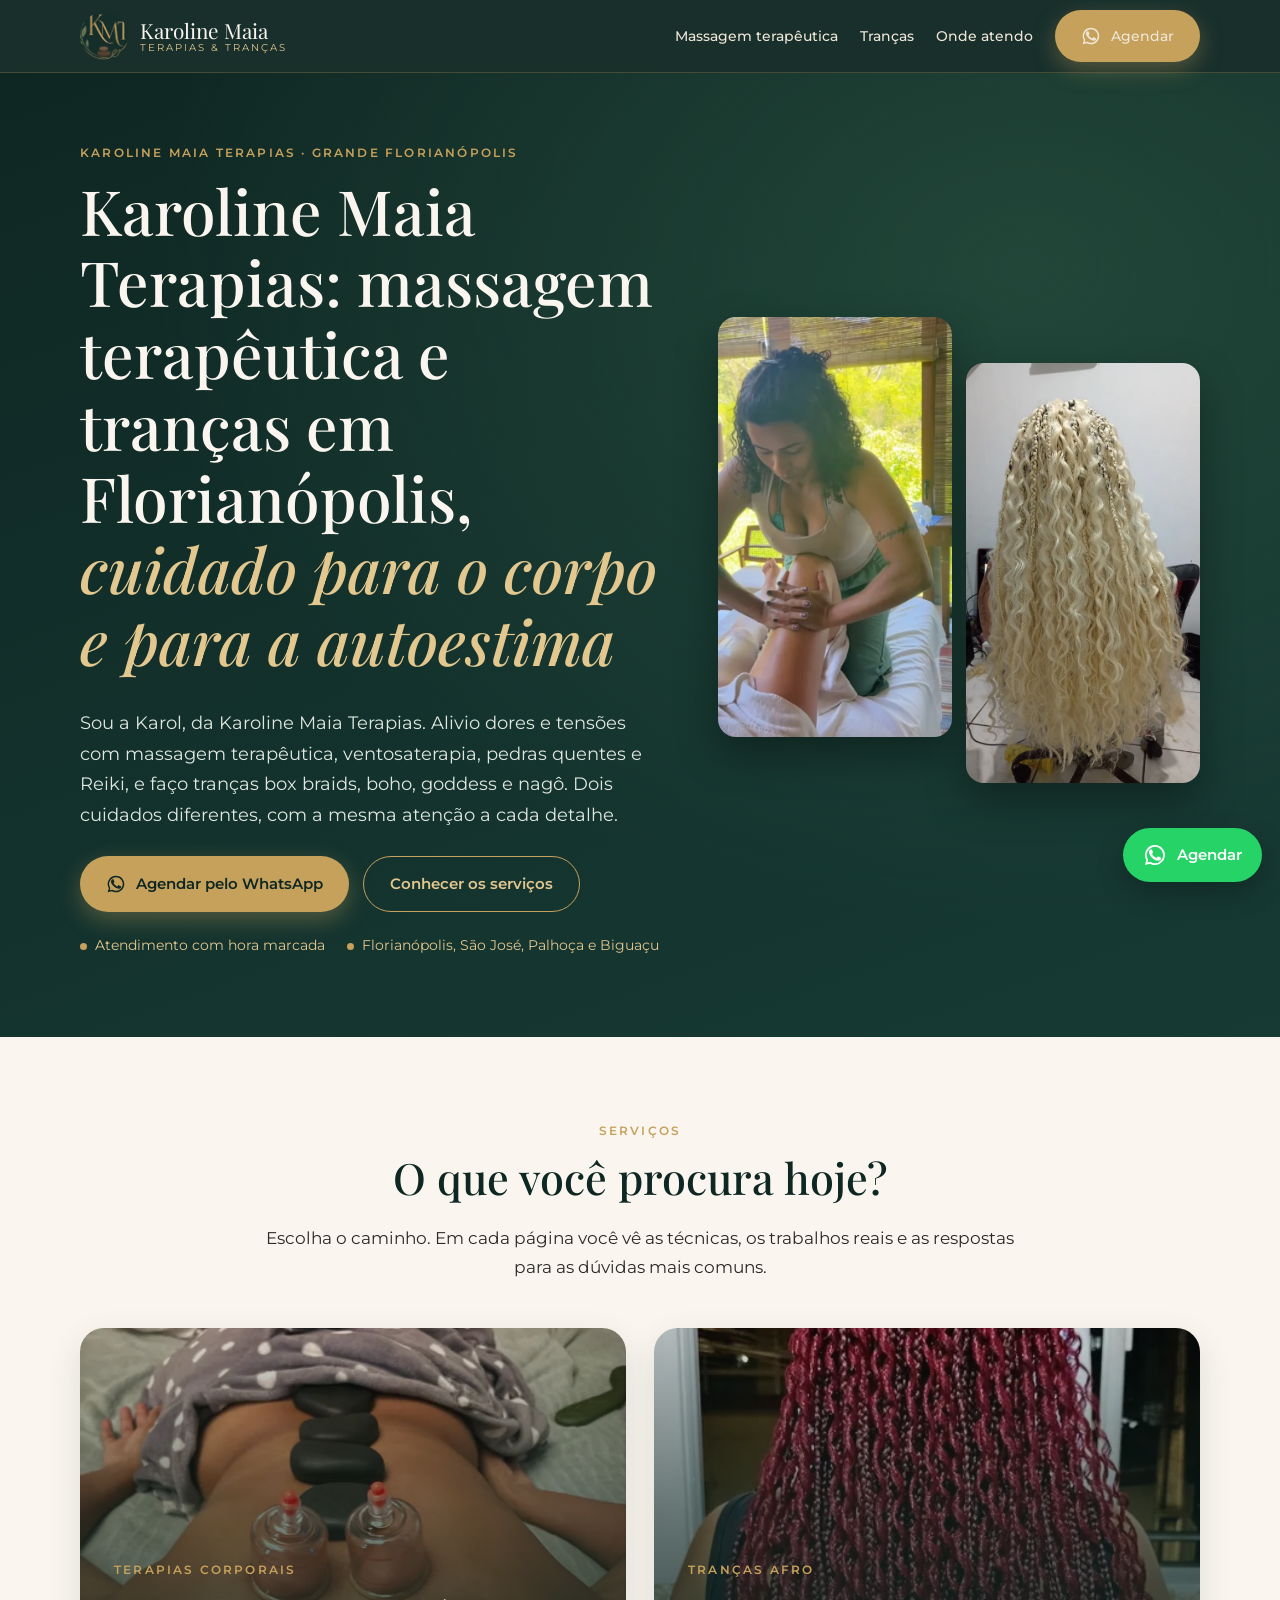
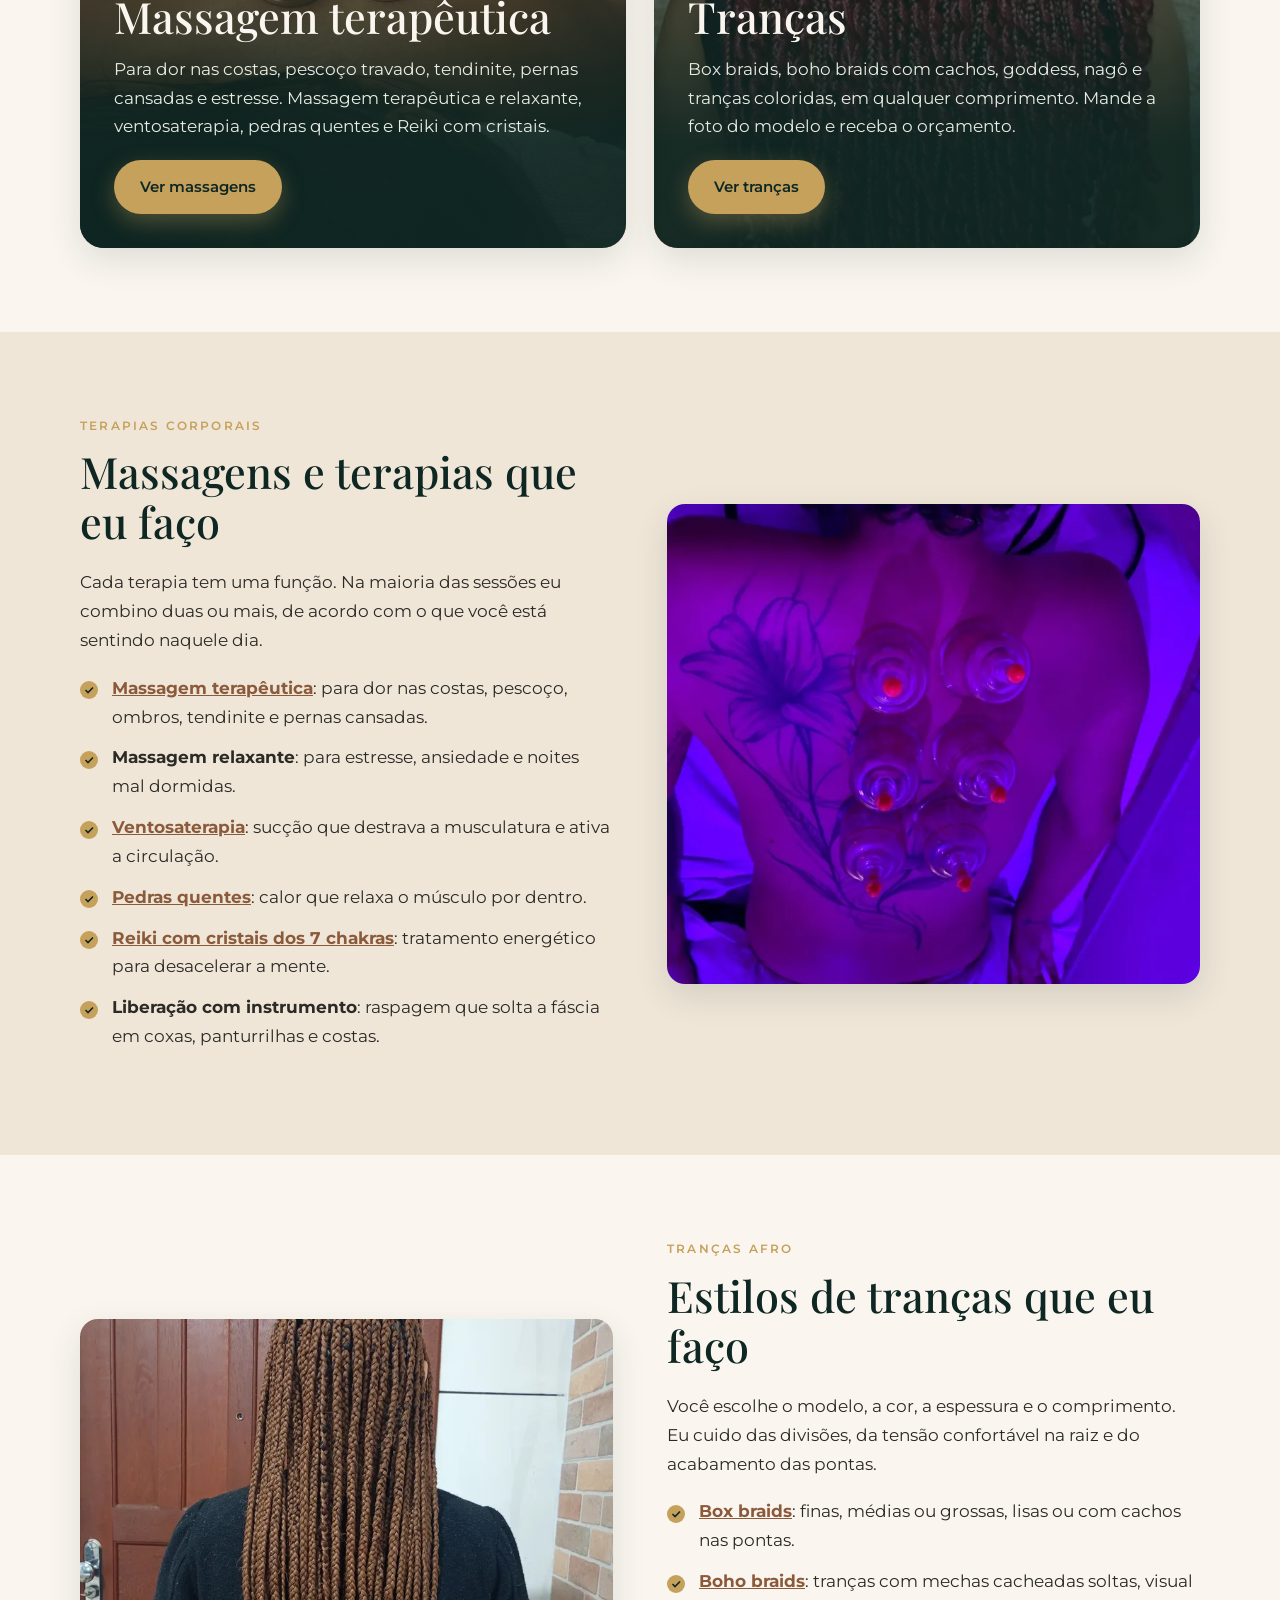
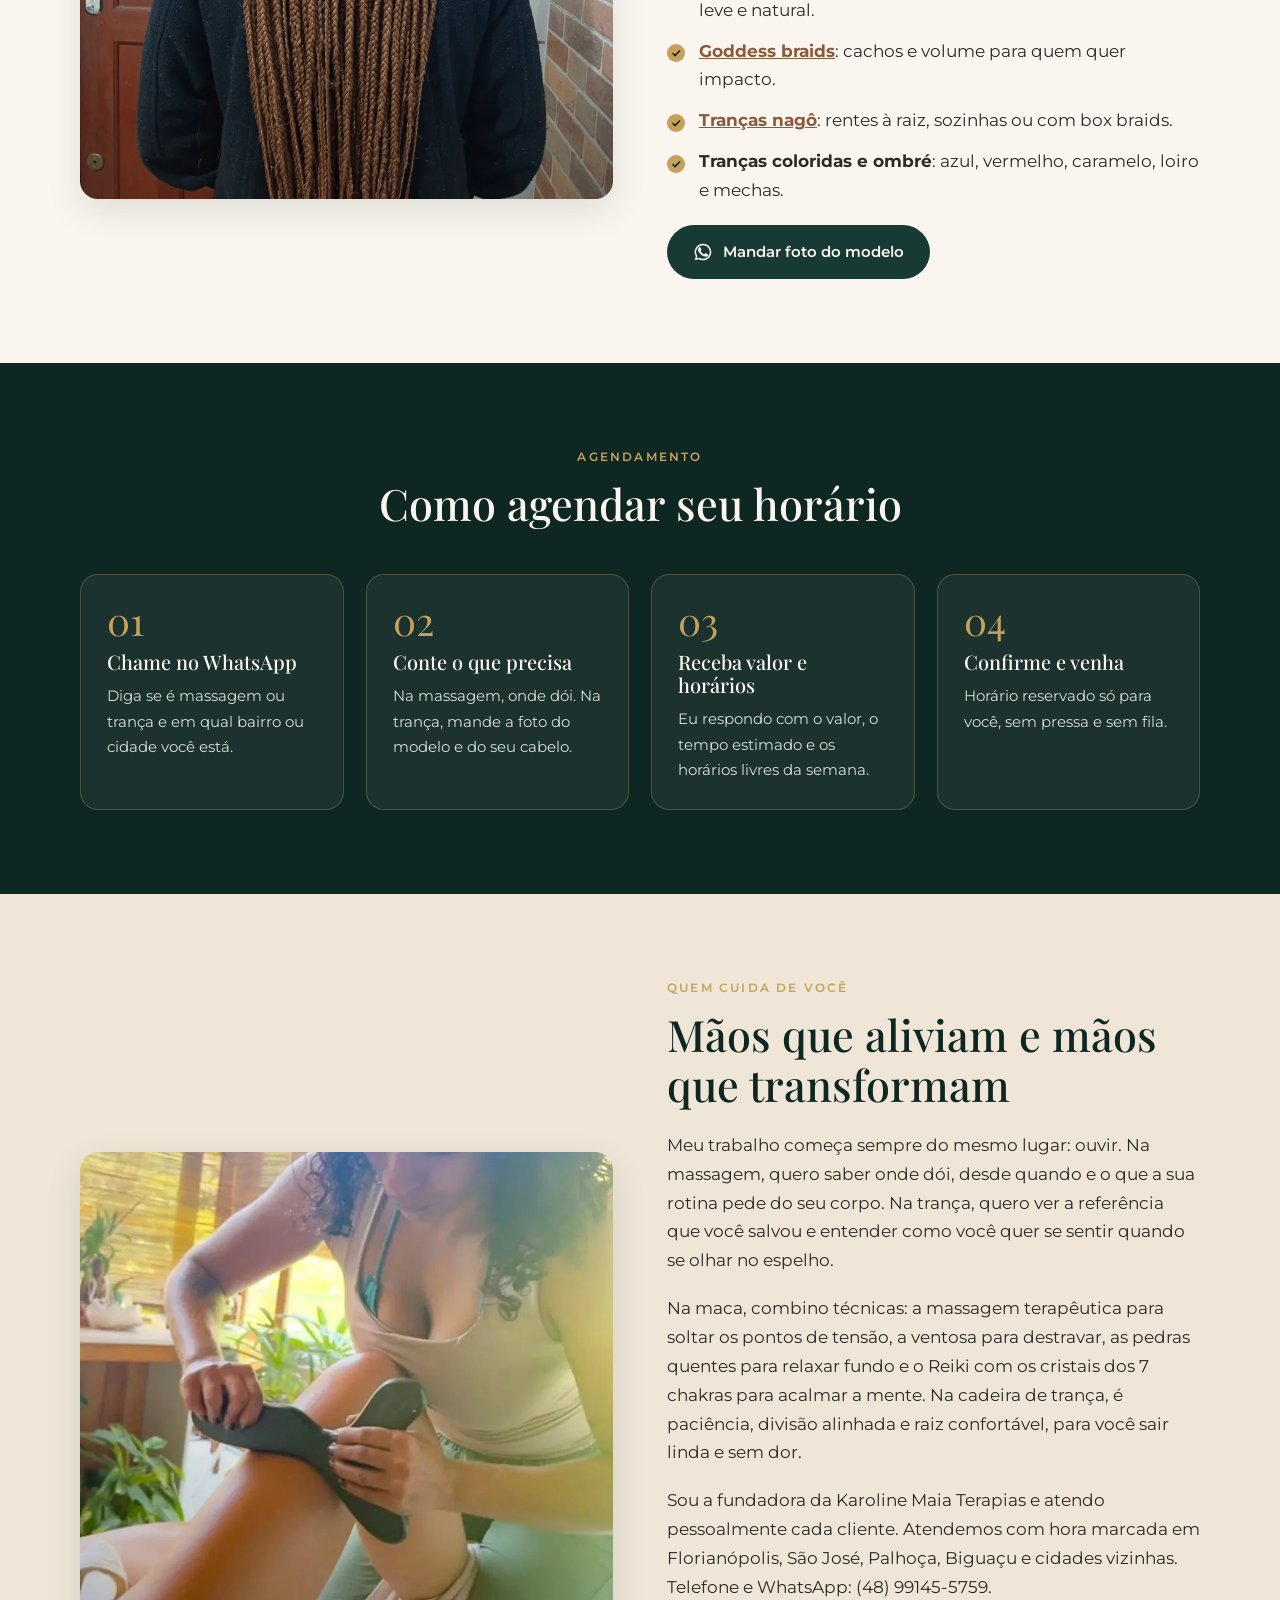
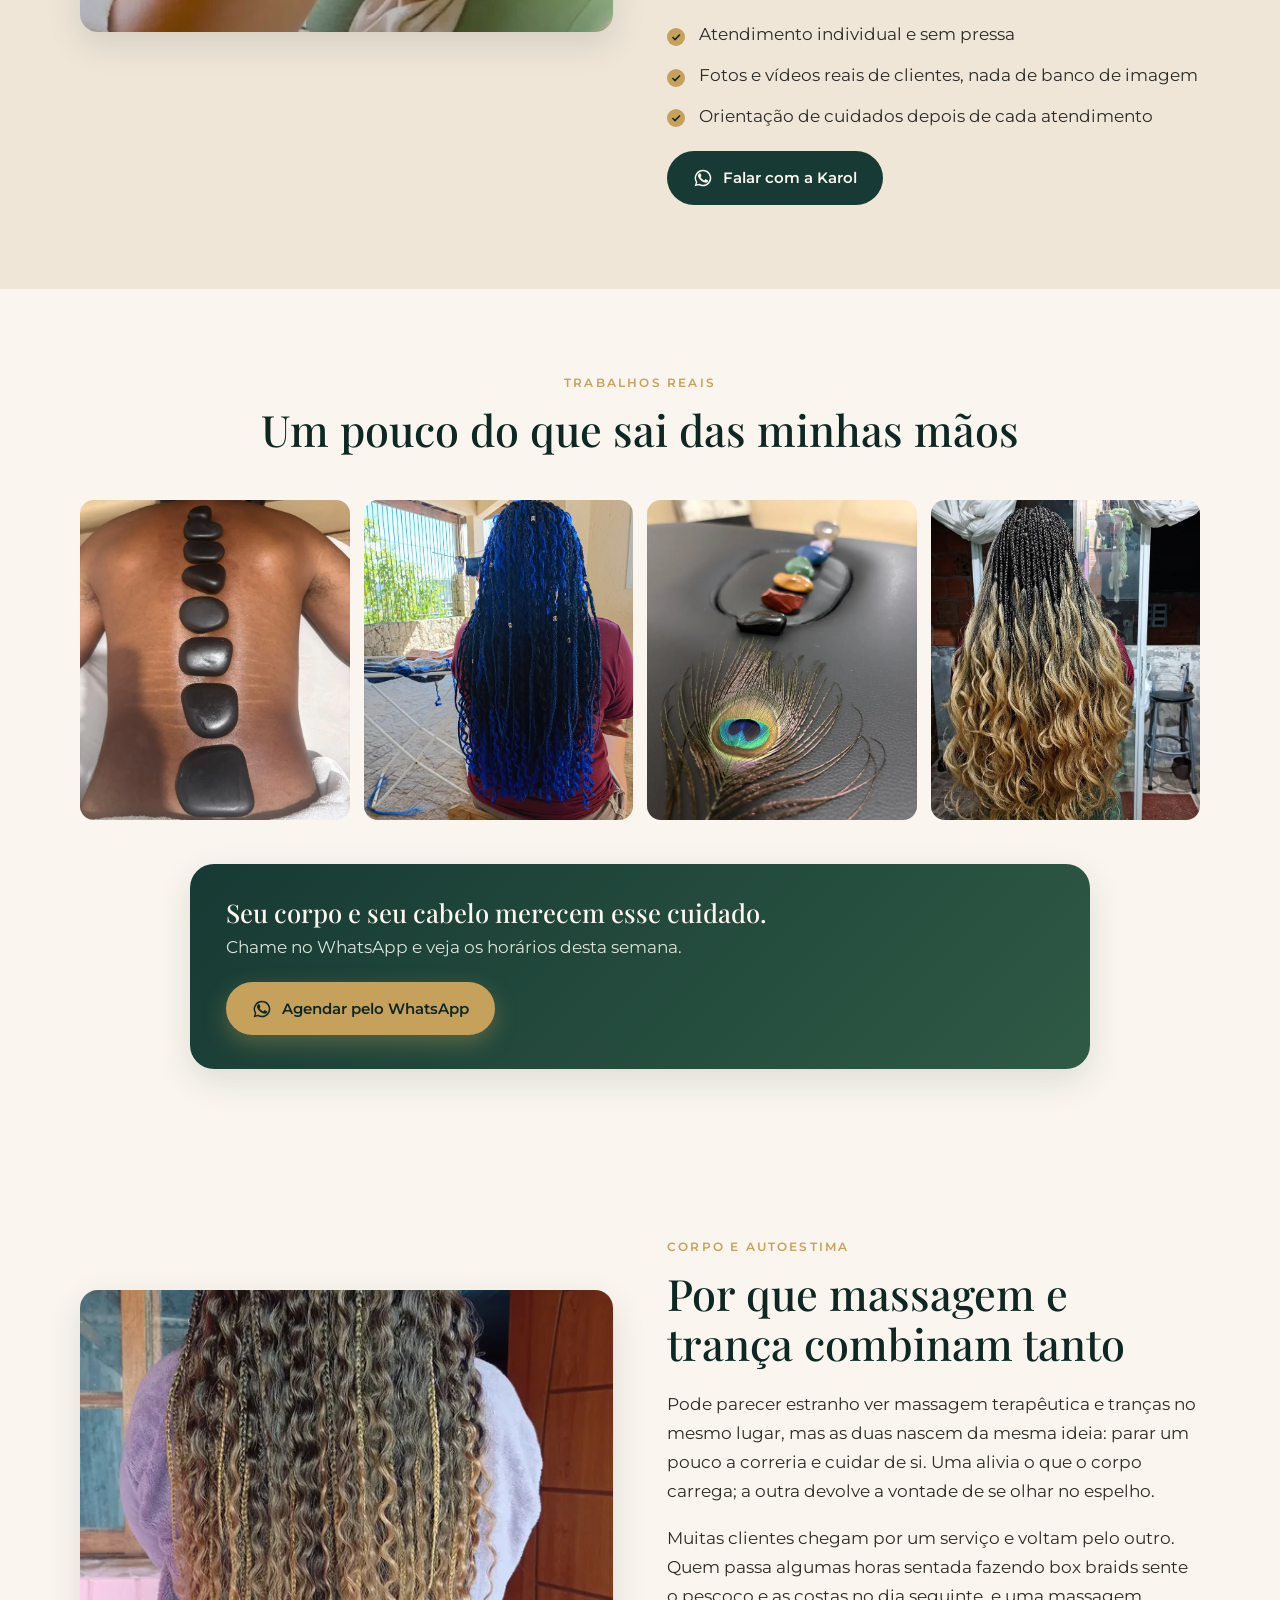
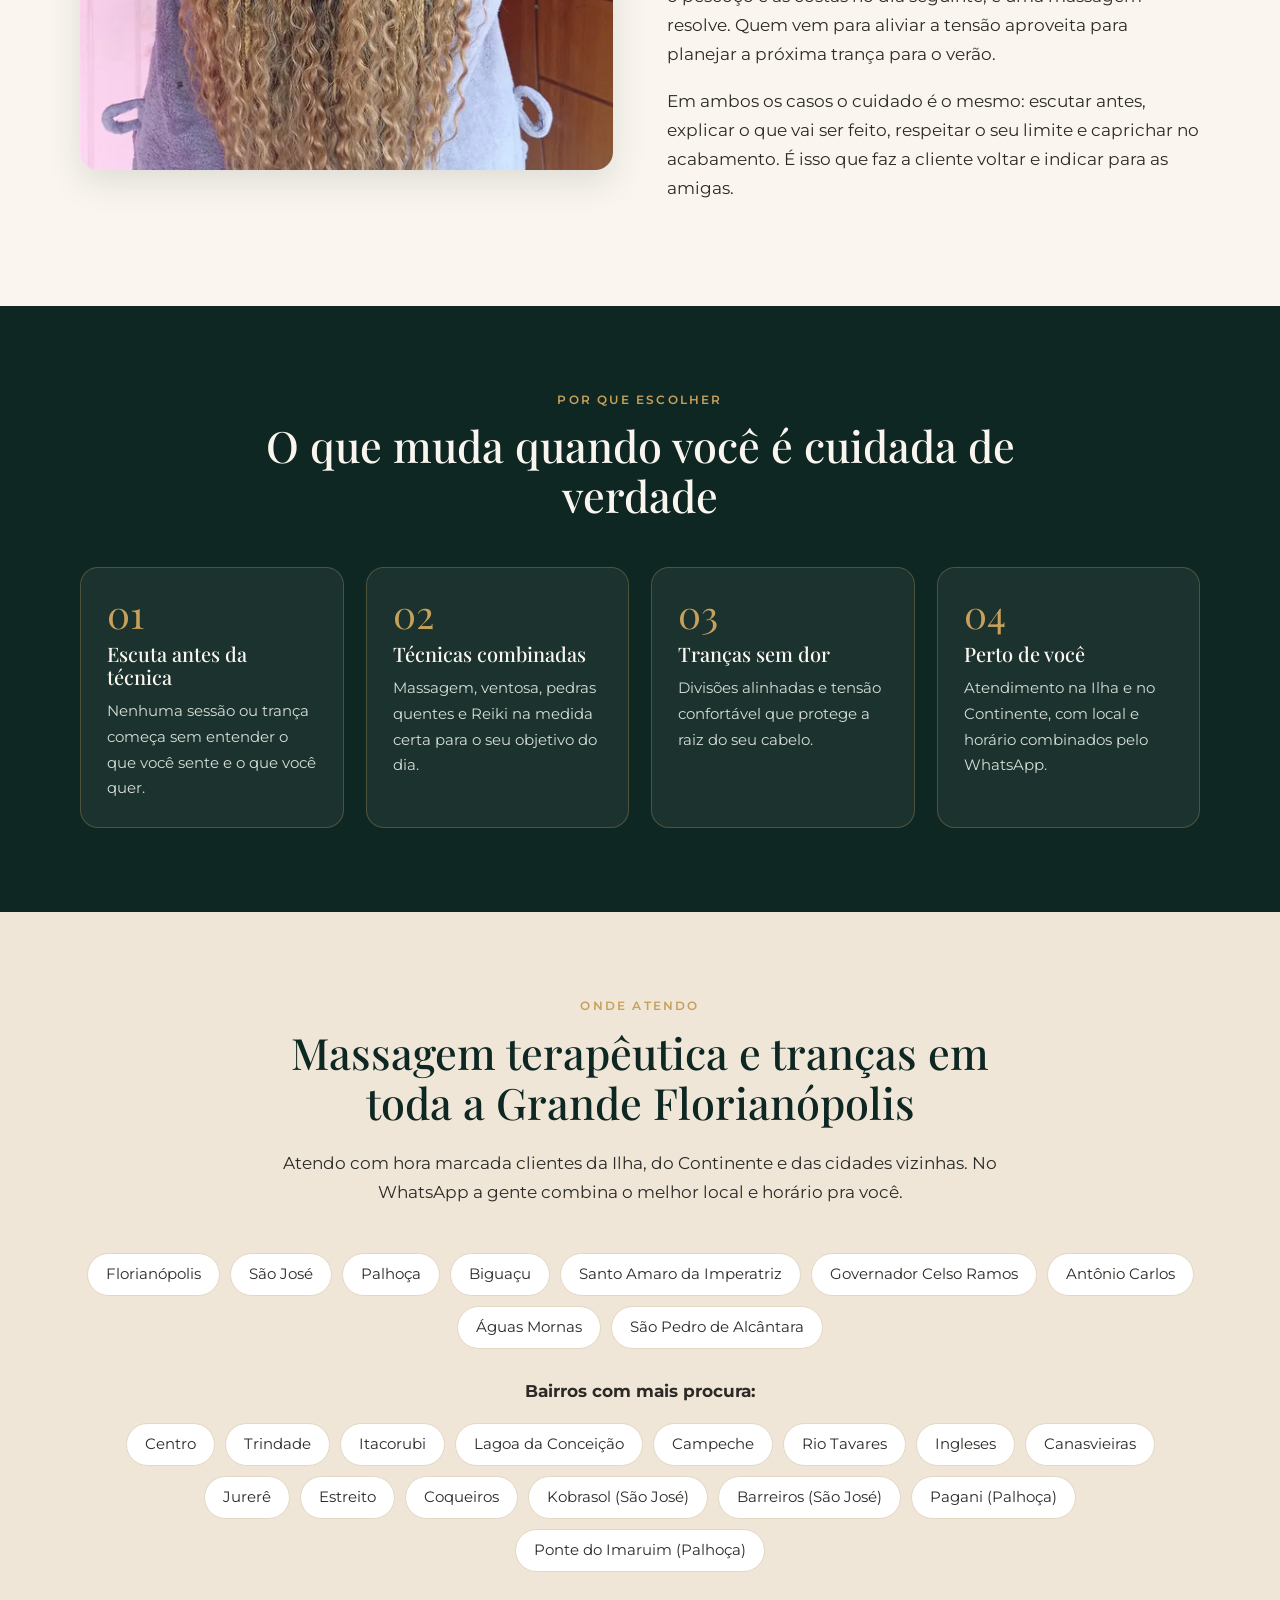
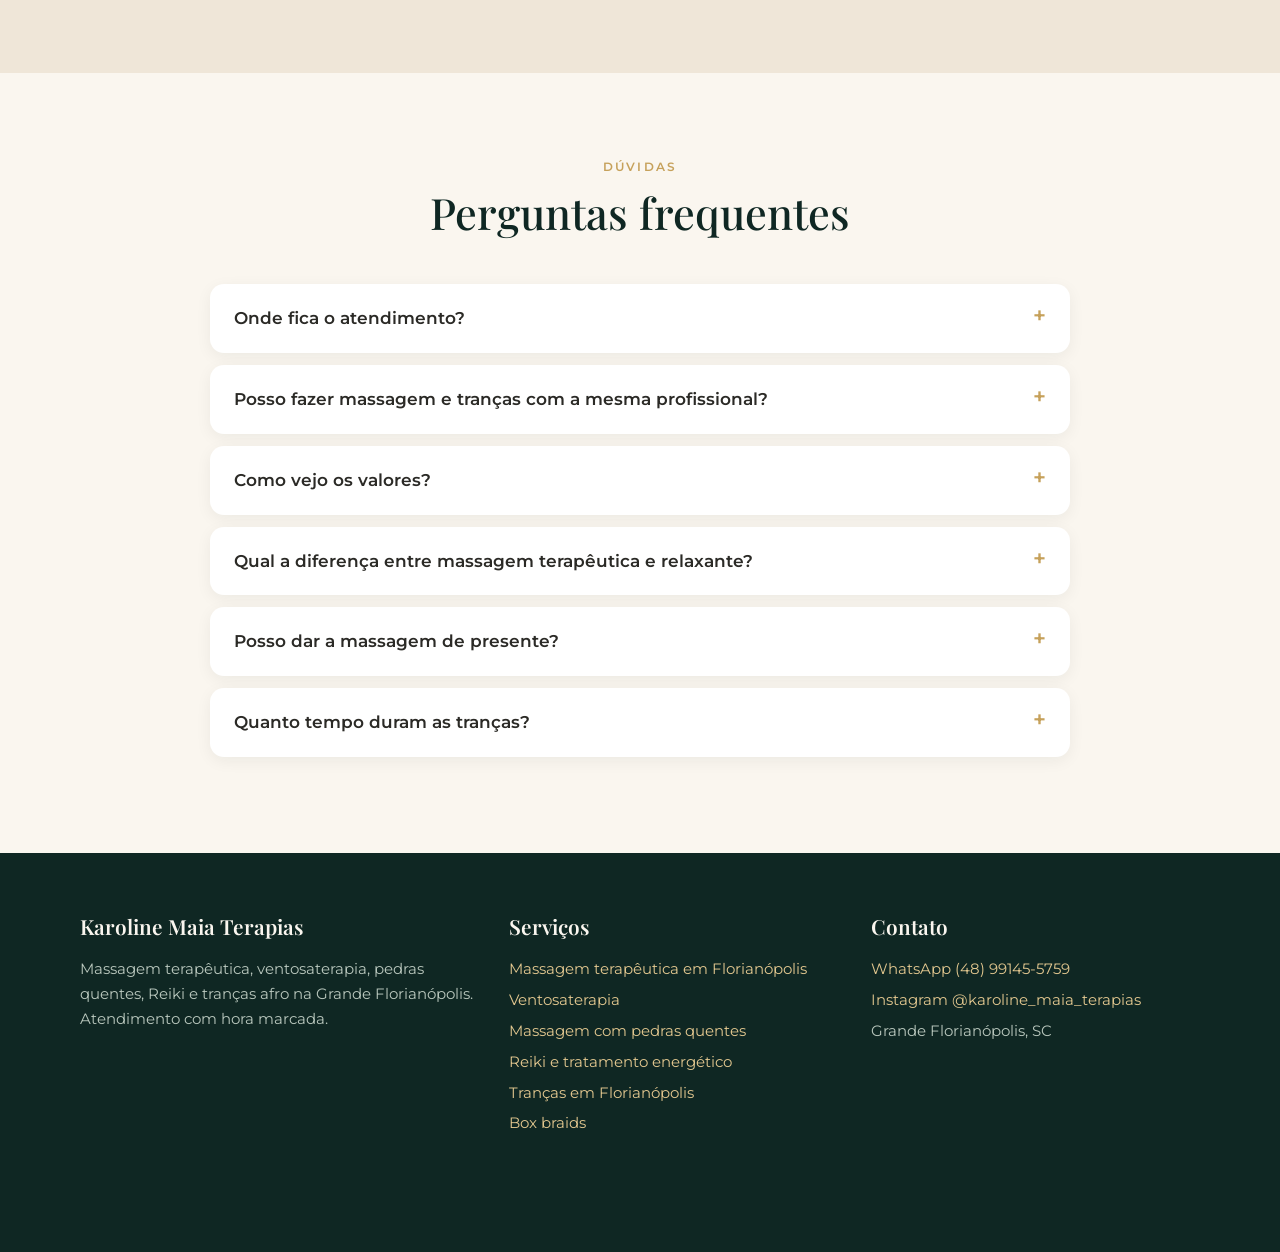
==== index.html @ 718430ab "Prévia do site Karoline Maia Terapias (massagem terapêutica e tranças)" ====
<!doctype html>
<html lang="pt-BR">
<head>
<meta charset="utf-8">
<meta name="viewport" content="width=device-width,initial-scale=1">
<title>Karoline Maia Terapias | Massagem e Tranças em Floripa</title>
<meta name="description" content="Karoline Maia Terapias: massagem terapêutica, ventosa, pedras quentes, Reiki e tranças box braids na Grande Florianópolis. Agende pelo WhatsApp.">
<link rel="canonical" href="https://karolinemaiaterapias.com.br/">
<meta name="robots" content="noindex,nofollow">
<meta property="og:type" content="website"><meta property="og:locale" content="pt_BR">
<meta property="og:title" content="Karoline Maia Terapias | Massagem e Tranças em Floripa"><meta property="og:description" content="Karoline Maia Terapias: massagem terapêutica, ventosa, pedras quentes, Reiki e tranças box braids na Grande Florianópolis. Agende pelo WhatsApp.">
<meta property="og:url" content="https://karolinemaiaterapias.com.br/"><meta property="og:image" content="https://karolinemaiaterapias.com.br/img/karol-massagem-terapeutica-raspagem.webp">
<meta name="theme-color" content="#0f2723">
<link rel="icon" type="image/png" href="img/favicon.png">
<link rel="preconnect" href="https://fonts.googleapis.com"><link rel="preconnect" href="https://fonts.gstatic.com" crossorigin>
<link href="https://fonts.googleapis.com/css2?family=Playfair+Display:ital,wght@0,500;0,600;1,500&family=Montserrat:wght@400;500;600&display=swap" rel="stylesheet">
<link rel="stylesheet" href="style.css">

<script type="application/ld+json">{"@context": "https://schema.org", "@graph": [{"@type": "HealthAndBeautyBusiness", "@id": "https://karolinemaiaterapias.com.br/#negocio", "name": "Karoline Maia Terapias", "url": "https://karolinemaiaterapias.com.br/", "telephone": "+55 48 99145-5759", "image": "https://karolinemaiaterapias.com.br/img/karol-massagem-terapeutica-raspagem.webp", "logo": "https://karolinemaiaterapias.com.br/img/logo-kmt.webp", "sameAs": ["https://www.instagram.com/karoline_maia_terapias/"], "areaServed": [{"@type": "City", "name": "Florianópolis, SC"}, {"@type": "City", "name": "São José, SC"}, {"@type": "City", "name": "Palhoça, SC"}, {"@type": "City", "name": "Biguaçu, SC"}, {"@type": "City", "name": "Santo Amaro da Imperatriz, SC"}, {"@type": "City", "name": "Governador Celso Ramos, SC"}, {"@type": "City", "name": "Antônio Carlos, SC"}, {"@type": "City", "name": "Águas Mornas, SC"}, {"@type": "City", "name": "São Pedro de Alcântara, SC"}], "founder": {"@type": "Person", "name": "Karoline Maia"}, "knowsAbout": ["Massagem terapêutica", "Massagem relaxante", "Ventosaterapia", "Massagem com pedras quentes", "Reiki", "Box braids", "Tranças boho", "Tranças nagô"]}, {"@type": "WebSite", "@id": "https://karolinemaiaterapias.com.br/#site", "name": "Karoline Maia Terapias", "url": "https://karolinemaiaterapias.com.br/", "inLanguage": "pt-BR"}, {"@type": "Service", "name": "Massagem terapêutica em Florianópolis", "serviceType": "Massagem terapêutica", "provider": {"@id": "https://karolinemaiaterapias.com.br/#negocio"}, "areaServed": "Grande Florianópolis, SC", "url": "https://karolinemaiaterapias.com.br/massagem-terapeutica-florianopolis/"}, {"@type": "Service", "name": "Tranças em Florianópolis", "serviceType": "Trancista", "provider": {"@id": "https://karolinemaiaterapias.com.br/#negocio"}, "areaServed": "Grande Florianópolis, SC", "url": "https://karolinemaiaterapias.com.br/trancas-florianopolis/"}, {"@type": "FAQPage", "mainEntity": [{"@type": "Question", "name": "Onde fica o atendimento?", "acceptedAnswer": {"@type": "Answer", "text": "O atendimento é com hora marcada na Grande Florianópolis, incluindo Florianópolis, São José, Palhoça e Biguaçu. O local exato é combinado pelo WhatsApp."}}, {"@type": "Question", "name": "Posso fazer massagem e tranças com a mesma profissional?", "acceptedAnswer": {"@type": "Answer", "text": "Pode. A Karol é terapeuta corporal e trancista. Muitas clientes marcam a trança e voltam para uma massagem, ou o contrário."}}, {"@type": "Question", "name": "Como vejo os valores?", "acceptedAnswer": {"@type": "Answer", "text": "Os valores variam conforme a terapia, a duração e, nas tranças, o estilo e o comprimento. Chame no WhatsApp contando o que você quer e receba o valor na hora."}}, {"@type": "Question", "name": "Qual a diferença entre massagem terapêutica e relaxante?", "acceptedAnswer": {"@type": "Answer", "text": "A terapêutica é direcionada a pontos de dor e tensão, com pressão ajustada. A relaxante tem ritmo lento e foco em desacelerar o corpo e a mente. Na prática, muitas sessões combinam as duas."}}, {"@type": "Question", "name": "Posso dar a massagem de presente?", "acceptedAnswer": {"@type": "Answer", "text": "Pode. Chame no WhatsApp, diga para quem é e qual o objetivo (relaxar, aliviar dor ou os dois) que a Karol ajuda a montar a sessão."}}, {"@type": "Question", "name": "Quanto tempo duram as tranças?", "acceptedAnswer": {"@type": "Answer", "text": "Com os cuidados certos, box braids e boho braids ficam bonitas de 4 a 8 semanas. Depois disso é hora de retirar para proteger a raiz."}}]}, {"@type": "BreadcrumbList", "itemListElement": [{"@type": "ListItem", "position": 1, "name": "Início", "item": "https://karolinemaiaterapias.com.br/"}]}]}</script>
</head>
<body>
<header class="topo"><div class="wrap">
  <a class="marca" href="./"><img src="img/logo-kmt-emblema.webp" alt="Logo Karoline Maia Terapias" width="48" height="48" fetchpriority="high"><span>Karoline Maia<small>Terapias &amp; Tranças</small></span></a>
  <nav class="menu" aria-label="Principal">
    <a href="massagem-terapeutica-florianopolis/">Massagem terapêutica</a>
    <a href="trancas-florianopolis/">Tranças</a>
    <a href="#areas">Onde atendo</a>
    <a class="btn btn-ouro" href="https://wa.me/5548991455759?text=Ol%C3%A1%20Karol%21%20Vim%20pelo%20site%20e%20quero%20agendar%20um%20hor%C3%A1rio." target="_blank" rel="noopener" data-evt="whatsapp_click" data-local="header"><svg viewBox="0 0 24 24" fill="currentColor" aria-hidden="true"><path d="M17.5 14.4c-.3-.1-1.8-.9-2-1-.3-.1-.5-.1-.7.1-.2.3-.8 1-.9 1.2-.2.2-.3.2-.6.1-.3-.1-1.3-.5-2.4-1.5-.9-.8-1.5-1.8-1.7-2.1-.2-.3 0-.5.1-.6l.4-.5c.2-.2.2-.3.3-.5.1-.2 0-.4 0-.5l-.9-2.2c-.2-.6-.5-.5-.7-.5h-.6c-.2 0-.5.1-.8.4-.3.3-1 1-1 2.5s1.1 2.9 1.2 3.1c.1.2 2.1 3.2 5.1 4.5.7.3 1.3.5 1.7.6.7.2 1.4.2 1.9.1.6-.1 1.8-.7 2-1.4.2-.7.2-1.3.2-1.4-.1-.1-.3-.2-.6-.3zM12 2a10 10 0 0 0-8.6 15.1L2 22l5-1.3A10 10 0 1 0 12 2zm0 18.2c-1.5 0-3-.4-4.3-1.2l-.3-.2-3 .8.8-2.9-.2-.3A8.2 8.2 0 1 1 12 20.2z"/></svg>Agendar</a>
  </nav>
</div></header>
<main>

<section class="hero"><div class="wrap">
  <div>
    <span class="kicker">Karoline Maia Terapias · Grande Florianópolis</span>
    <h1>Karoline Maia Terapias: massagem terapêutica e tranças em Florianópolis, <em>cuidado para o corpo e para a autoestima</em></h1>
    <p class="lead">Sou a Karol, da Karoline Maia Terapias. Alivio dores e tensões com massagem terapêutica, ventosaterapia, pedras quentes e Reiki, e faço tranças box braids, boho, goddess e nagô. Dois cuidados diferentes, com a mesma atenção a cada detalhe.</p>
    <div class="acoes"><a class="btn btn-ouro" href="https://wa.me/5548991455759?text=Ol%C3%A1%20Karol%21%20Vim%20pelo%20site%20e%20quero%20agendar%20um%20hor%C3%A1rio." target="_blank" rel="noopener" data-evt="whatsapp_click" data-local="hero"><svg viewBox="0 0 24 24" fill="currentColor" aria-hidden="true"><path d="M17.5 14.4c-.3-.1-1.8-.9-2-1-.3-.1-.5-.1-.7.1-.2.3-.8 1-.9 1.2-.2.2-.3.2-.6.1-.3-.1-1.3-.5-2.4-1.5-.9-.8-1.5-1.8-1.7-2.1-.2-.3 0-.5.1-.6l.4-.5c.2-.2.2-.3.3-.5.1-.2 0-.4 0-.5l-.9-2.2c-.2-.6-.5-.5-.7-.5h-.6c-.2 0-.5.1-.8.4-.3.3-1 1-1 2.5s1.1 2.9 1.2 3.1c.1.2 2.1 3.2 5.1 4.5.7.3 1.3.5 1.7.6.7.2 1.4.2 1.9.1.6-.1 1.8-.7 2-1.4.2-.7.2-1.3.2-1.4-.1-.1-.3-.2-.6-.3zM12 2a10 10 0 0 0-8.6 15.1L2 22l5-1.3A10 10 0 1 0 12 2zm0 18.2c-1.5 0-3-.4-4.3-1.2l-.3-.2-3 .8.8-2.9-.2-.3A8.2 8.2 0 1 1 12 20.2z"/></svg>Agendar pelo WhatsApp</a><a class="btn btn-linha" href="#servicos" data-evt="cta_click" data-local="hero-servicos">Conhecer os serviços</a></div>
    <ul class="selos"><li>Atendimento com hora marcada</li><li>Florianópolis, São José, Palhoça e Biguaçu</li></ul>
  </div>
  <div class="hero-fotos">
    <img src="img/karol-massagem-terapeutica-raspagem.webp" alt="Karoline Maia fazendo massagem terapêutica em Florianópolis" width="663" height="1000" fetchpriority="high">
    <img src="img/trancas-boho-loiras.webp" alt="Boho braids loiras feitas pela trancista Karoline Maia" width="753" height="1000" fetchpriority="high">
  </div>
</div></section>

<section id="servicos"><div class="wrap">
  <div class="centro"><span class="kicker">Serviços</span><h2>O que você procura hoje?</h2>
  <p>Escolha o caminho. Em cada página você vê as técnicas, os trabalhos reais e as respostas para as dúvidas mais comuns.</p></div>
  <div class="duplo">
    <a class="bloco-serv" href="massagem-terapeutica-florianopolis/" data-evt="cta_click" data-local="home-massagem">
      <img src="img/ventosaterapia-pedras-quentes.webp" alt="Ventosaterapia e pedras quentes nas costas" width="750" height="1000" loading="lazy" decoding="async">
      <div class="txt"><span class="kicker">Terapias corporais</span><h2>Massagem terapêutica</h2><p>Para dor nas costas, pescoço travado, tendinite, pernas cansadas e estresse. Massagem terapêutica e relaxante, ventosaterapia, pedras quentes e Reiki com cristais.</p><span class="btn btn-ouro">Ver massagens</span></div>
    </a>
    <a class="bloco-serv" href="trancas-florianopolis/" data-evt="cta_click" data-local="home-trancas">
      <img src="img/goddess-braids-vermelha.webp" alt="Goddess braids vermelhas com cachos" width="451" height="1000" loading="lazy" decoding="async">
      <div class="txt"><span class="kicker">Tranças afro</span><h2>Tranças</h2><p>Box braids, boho braids com cachos, goddess, nagô e tranças coloridas, em qualquer comprimento. Mande a foto do modelo e receba o orçamento.</p><span class="btn btn-ouro">Ver tranças</span></div>
    </a>
  </div>
</div></section>

<section class="sec-areia"><div class="wrap duas">
  <div>
    <span class="kicker">Terapias corporais</span>
    <h2>Massagens e terapias que eu faço</h2>
    <p>Cada terapia tem uma função. Na maioria das sessões eu combino duas ou mais, de acordo com o que você está sentindo naquele dia.</p>
    <ul class="check">
      <li><a href="massagem-terapeutica-florianopolis/#dores"><strong>Massagem terapêutica</strong></a>: para dor nas costas, pescoço, ombros, tendinite e pernas cansadas.</li>
      <li><strong>Massagem relaxante</strong>: para estresse, ansiedade e noites mal dormidas.</li>
      <li><a href="massagem-terapeutica-florianopolis/#ventosaterapia"><strong>Ventosaterapia</strong></a>: sucção que destrava a musculatura e ativa a circulação.</li>
      <li><a href="massagem-terapeutica-florianopolis/#pedras-quentes"><strong>Pedras quentes</strong></a>: calor que relaxa o músculo por dentro.</li>
      <li><a href="massagem-terapeutica-florianopolis/#reiki"><strong>Reiki com cristais dos 7 chakras</strong></a>: tratamento energético para desacelerar a mente.</li>
      <li><strong>Liberação com instrumento</strong>: raspagem que solta a fáscia em coxas, panturrilhas e costas.</li>
    </ul>
  </div>
  <figure><img src="img/ventosaterapia-costas.webp" alt="Ventosaterapia nas costas feita pela Karoline Maia" width="740" height="1000" loading="lazy" decoding="async"></figure>
</div></section>

<section><div class="wrap duas inv">
  <div>
    <span class="kicker">Tranças afro</span>
    <h2>Estilos de tranças que eu faço</h2>
    <p>Você escolhe o modelo, a cor, a espessura e o comprimento. Eu cuido das divisões, da tensão confortável na raiz e do acabamento das pontas.</p>
    <ul class="check">
      <li><a href="trancas-florianopolis/#box-braids"><strong>Box braids</strong></a>: finas, médias ou grossas, lisas ou com cachos nas pontas.</li>
      <li><a href="trancas-florianopolis/#boho"><strong>Boho braids</strong></a>: tranças com mechas cacheadas soltas, visual leve e natural.</li>
      <li><a href="trancas-florianopolis/#goddess"><strong>Goddess braids</strong></a>: cachos e volume para quem quer impacto.</li>
      <li><a href="trancas-florianopolis/#nago"><strong>Tranças nagô</strong></a>: rentes à raiz, sozinhas ou com box braids.</li>
      <li><strong>Tranças coloridas e ombré</strong>: azul, vermelho, caramelo, loiro e mechas.</li>
    </ul>
    <a class="btn btn-verde" href="https://wa.me/5548991455759?text=Ol%C3%A1%20Karol%21%20Quero%20fazer%20tran%C3%A7as%2C%20posso%20mandar%20a%20foto%20do%20modelo%3F" target="_blank" rel="noopener" data-evt="whatsapp_click" data-local="home-trancas-lista"><svg viewBox="0 0 24 24" fill="currentColor" aria-hidden="true"><path d="M17.5 14.4c-.3-.1-1.8-.9-2-1-.3-.1-.5-.1-.7.1-.2.3-.8 1-.9 1.2-.2.2-.3.2-.6.1-.3-.1-1.3-.5-2.4-1.5-.9-.8-1.5-1.8-1.7-2.1-.2-.3 0-.5.1-.6l.4-.5c.2-.2.2-.3.3-.5.1-.2 0-.4 0-.5l-.9-2.2c-.2-.6-.5-.5-.7-.5h-.6c-.2 0-.5.1-.8.4-.3.3-1 1-1 2.5s1.1 2.9 1.2 3.1c.1.2 2.1 3.2 5.1 4.5.7.3 1.3.5 1.7.6.7.2 1.4.2 1.9.1.6-.1 1.8-.7 2-1.4.2-.7.2-1.3.2-1.4-.1-.1-.3-.2-.6-.3zM12 2a10 10 0 0 0-8.6 15.1L2 22l5-1.3A10 10 0 1 0 12 2zm0 18.2c-1.5 0-3-.4-4.3-1.2l-.3-.2-3 .8.8-2.9-.2-.3A8.2 8.2 0 1 1 12 20.2z"/></svg>Mandar foto do modelo</a>
  </div>
  <figure><img src="img/box-braids-caramelo.webp" alt="Box braids caramelo feitas pela Karoline Maia" width="753" height="1000" loading="lazy" decoding="async"></figure>
</div></section>

<section class="sec-verde"><div class="wrap">
  <div class="centro"><span class="kicker">Agendamento</span><h2>Como agendar seu horário</h2></div>
  <div class="passos">
    <div class="passo"><h3>Chame no WhatsApp</h3><p>Diga se é massagem ou trança e em qual bairro ou cidade você está.</p></div>
    <div class="passo"><h3>Conte o que precisa</h3><p>Na massagem, onde dói. Na trança, mande a foto do modelo e do seu cabelo.</p></div>
    <div class="passo"><h3>Receba valor e horários</h3><p>Eu respondo com o valor, o tempo estimado e os horários livres da semana.</p></div>
    <div class="passo"><h3>Confirme e venha</h3><p>Horário reservado só para você, sem pressa e sem fila.</p></div>
  </div>
</div></section>

<section class="sec-areia"><div class="wrap duas">
  <figure><img src="img/karol-massagem-instrumento-perna.webp" alt="Karoline Maia, terapeuta e trancista em Florianópolis" width="754" height="1000" loading="lazy" decoding="async"></figure>
  <div>
    <span class="kicker">Quem cuida de você</span>
    <h2>Mãos que aliviam e mãos que transformam</h2>
    <p>Meu trabalho começa sempre do mesmo lugar: ouvir. Na massagem, quero saber onde dói, desde quando e o que a sua rotina pede do seu corpo. Na trança, quero ver a referência que você salvou e entender como você quer se sentir quando se olhar no espelho.</p>
    <p>Na maca, combino técnicas: a massagem terapêutica para soltar os pontos de tensão, a ventosa para destravar, as pedras quentes para relaxar fundo e o Reiki com os cristais dos 7 chakras para acalmar a mente. Na cadeira de trança, é paciência, divisão alinhada e raiz confortável, para você sair linda e sem dor.</p>
    <p>Sou a fundadora da Karoline Maia Terapias e atendo pessoalmente cada cliente. Atendemos com hora marcada em Florianópolis, São José, Palhoça, Biguaçu e cidades vizinhas. Telefone e WhatsApp: (48) 99145-5759.</p>
    <ul class="check"><li>Atendimento individual e sem pressa</li><li>Fotos e vídeos reais de clientes, nada de banco de imagem</li><li>Orientação de cuidados depois de cada atendimento</li></ul>
    <a class="btn btn-verde" href="https://wa.me/5548991455759?text=Ol%C3%A1%20Karol%21%20Quero%20saber%20mais%20sobre%20os%20seus%20atendimentos." target="_blank" rel="noopener" data-evt="whatsapp_click" data-local="sobre"><svg viewBox="0 0 24 24" fill="currentColor" aria-hidden="true"><path d="M17.5 14.4c-.3-.1-1.8-.9-2-1-.3-.1-.5-.1-.7.1-.2.3-.8 1-.9 1.2-.2.2-.3.2-.6.1-.3-.1-1.3-.5-2.4-1.5-.9-.8-1.5-1.8-1.7-2.1-.2-.3 0-.5.1-.6l.4-.5c.2-.2.2-.3.3-.5.1-.2 0-.4 0-.5l-.9-2.2c-.2-.6-.5-.5-.7-.5h-.6c-.2 0-.5.1-.8.4-.3.3-1 1-1 2.5s1.1 2.9 1.2 3.1c.1.2 2.1 3.2 5.1 4.5.7.3 1.3.5 1.7.6.7.2 1.4.2 1.9.1.6-.1 1.8-.7 2-1.4.2-.7.2-1.3.2-1.4-.1-.1-.3-.2-.6-.3zM12 2a10 10 0 0 0-8.6 15.1L2 22l5-1.3A10 10 0 1 0 12 2zm0 18.2c-1.5 0-3-.4-4.3-1.2l-.3-.2-3 .8.8-2.9-.2-.3A8.2 8.2 0 1 1 12 20.2z"/></svg>Falar com a Karol</a>
  </div>
</div></section>

<section><div class="wrap">
  <div class="centro"><span class="kicker">Trabalhos reais</span><h2>Um pouco do que sai das minhas mãos</h2></div>
  <div class="galeria">
    <figure><img src="img/massagem-pedras-quentes-coluna.webp" alt="Massagem com pedras quentes em Florianópolis" width="750" height="1000" loading="lazy" decoding="async"></figure>
    <figure><img src="img/box-braids-azul.webp" alt="Box braids com azul royal feitas em Florianópolis" width="753" height="1000" loading="lazy" decoding="async"></figure>
    <figure><img src="img/reiki-cristais-7-chakras.webp" alt="Cristais dos 7 chakras usados no Reiki" width="750" height="1000" loading="lazy" decoding="async"></figure>
    <figure><img src="img/trancas-ombre-cachos.webp" alt="Tranças ombré com cachos" width="753" height="1000" loading="lazy" decoding="async"></figure>
  </div>
  <div class="cta-inline"><div><h3>Seu corpo e seu cabelo merecem esse cuidado.</h3><p>Chame no WhatsApp e veja os horários desta semana.</p></div><a class="btn btn-ouro" href="https://wa.me/5548991455759?text=Ol%C3%A1%20Karol%21%20Vim%20pelo%20site%20e%20quero%20agendar%20um%20hor%C3%A1rio." target="_blank" rel="noopener" data-evt="whatsapp_click" data-local="inline-1"><svg viewBox="0 0 24 24" fill="currentColor" aria-hidden="true"><path d="M17.5 14.4c-.3-.1-1.8-.9-2-1-.3-.1-.5-.1-.7.1-.2.3-.8 1-.9 1.2-.2.2-.3.2-.6.1-.3-.1-1.3-.5-2.4-1.5-.9-.8-1.5-1.8-1.7-2.1-.2-.3 0-.5.1-.6l.4-.5c.2-.2.2-.3.3-.5.1-.2 0-.4 0-.5l-.9-2.2c-.2-.6-.5-.5-.7-.5h-.6c-.2 0-.5.1-.8.4-.3.3-1 1-1 2.5s1.1 2.9 1.2 3.1c.1.2 2.1 3.2 5.1 4.5.7.3 1.3.5 1.7.6.7.2 1.4.2 1.9.1.6-.1 1.8-.7 2-1.4.2-.7.2-1.3.2-1.4-.1-.1-.3-.2-.6-.3zM12 2a10 10 0 0 0-8.6 15.1L2 22l5-1.3A10 10 0 1 0 12 2zm0 18.2c-1.5 0-3-.4-4.3-1.2l-.3-.2-3 .8.8-2.9-.2-.3A8.2 8.2 0 1 1 12 20.2z"/></svg>Agendar pelo WhatsApp</a></div>
</div></section>

<section><div class="wrap duas inv">
  <div>
    <span class="kicker">Corpo e autoestima</span>
    <h2>Por que massagem e trança combinam tanto</h2>
    <p>Pode parecer estranho ver massagem terapêutica e tranças no mesmo lugar, mas as duas nascem da mesma ideia: parar um pouco a correria e cuidar de si. Uma alivia o que o corpo carrega; a outra devolve a vontade de se olhar no espelho.</p>
    <p>Muitas clientes chegam por um serviço e voltam pelo outro. Quem passa algumas horas sentada fazendo box braids sente o pescoço e as costas no dia seguinte, e uma massagem resolve. Quem vem para aliviar a tensão aproveita para planejar a próxima trança para o verão.</p>
    <p>Em ambos os casos o cuidado é o mesmo: escutar antes, explicar o que vai ser feito, respeitar o seu limite e caprichar no acabamento. É isso que faz a cliente voltar e indicar para as amigas.</p>
  </div>
  <figure><img src="img/trancas-ombre-mel.webp" alt="Tranças com cachos em ombré mel feitas pela Karoline Maia" width="563" height="1000" loading="lazy" decoding="async"></figure>
</div></section>

<section class="sec-verde"><div class="wrap">
  <div class="centro"><span class="kicker">Por que escolher</span><h2>O que muda quando você é cuidada de verdade</h2></div>
  <div class="passos">
    <div class="passo"><h3>Escuta antes da técnica</h3><p>Nenhuma sessão ou trança começa sem entender o que você sente e o que você quer.</p></div>
    <div class="passo"><h3>Técnicas combinadas</h3><p>Massagem, ventosa, pedras quentes e Reiki na medida certa para o seu objetivo do dia.</p></div>
    <div class="passo"><h3>Tranças sem dor</h3><p>Divisões alinhadas e tensão confortável que protege a raiz do seu cabelo.</p></div>
    <div class="passo"><h3>Perto de você</h3><p>Atendimento na Ilha e no Continente, com local e horário combinados pelo WhatsApp.</p></div>
  </div>
</div></section>

<section id="areas" class="sec-areia"><div class="wrap">
  <div class="centro"><span class="kicker">Onde atendo</span><h2>Massagem terapêutica e tranças em toda a Grande Florianópolis</h2>
  <p>Atendo com hora marcada clientes da Ilha, do Continente e das cidades vizinhas. No WhatsApp a gente combina o melhor local e horário pra você.</p></div>
  <ul class="areas"><li>Florianópolis</li><li>São José</li><li>Palhoça</li><li>Biguaçu</li><li>Santo Amaro da Imperatriz</li><li>Governador Celso Ramos</li><li>Antônio Carlos</li><li>Águas Mornas</li><li>São Pedro de Alcântara</li></ul>
  <p class="centro" style="margin:28px auto 14px"><strong>Bairros com mais procura:</strong></p>
  <ul class="areas"><li>Centro</li><li>Trindade</li><li>Itacorubi</li><li>Lagoa da Conceição</li><li>Campeche</li><li>Rio Tavares</li><li>Ingleses</li><li>Canasvieiras</li><li>Jurerê</li><li>Estreito</li><li>Coqueiros</li><li>Kobrasol (São José)</li><li>Barreiros (São José)</li><li>Pagani (Palhoça)</li><li>Ponte do Imaruim (Palhoça)</li></ul>
</div></section>

<section><div class="wrap">
  <div class="centro"><span class="kicker">Dúvidas</span><h2>Perguntas frequentes</h2></div>
  <div class="faq"><details><summary>Onde fica o atendimento?</summary><p>O atendimento é com hora marcada na Grande Florianópolis, incluindo Florianópolis, São José, Palhoça e Biguaçu. O local exato é combinado pelo WhatsApp.</p></details><details><summary>Posso fazer massagem e tranças com a mesma profissional?</summary><p>Pode. A Karol é terapeuta corporal e trancista. Muitas clientes marcam a trança e voltam para uma massagem, ou o contrário.</p></details><details><summary>Como vejo os valores?</summary><p>Os valores variam conforme a terapia, a duração e, nas tranças, o estilo e o comprimento. Chame no WhatsApp contando o que você quer e receba o valor na hora.</p></details><details><summary>Qual a diferença entre massagem terapêutica e relaxante?</summary><p>A terapêutica é direcionada a pontos de dor e tensão, com pressão ajustada. A relaxante tem ritmo lento e foco em desacelerar o corpo e a mente. Na prática, muitas sessões combinam as duas.</p></details><details><summary>Posso dar a massagem de presente?</summary><p>Pode. Chame no WhatsApp, diga para quem é e qual o objetivo (relaxar, aliviar dor ou os dois) que a Karol ajuda a montar a sessão.</p></details><details><summary>Quanto tempo duram as tranças?</summary><p>Com os cuidados certos, box braids e boho braids ficam bonitas de 4 a 8 semanas. Depois disso é hora de retirar para proteger a raiz.</p></details></div>
</div></section>

</main>
<footer><div class="wrap">
  <div><h4>Karoline Maia Terapias</h4><p>Massagem terapêutica, ventosaterapia, pedras quentes, Reiki e tranças afro na Grande Florianópolis. Atendimento com hora marcada.</p></div>
  <div><h4>Serviços</h4><ul>
    <li><a href="massagem-terapeutica-florianopolis/">Massagem terapêutica em Florianópolis</a></li>
    <li><a href="massagem-terapeutica-florianopolis/#ventosaterapia">Ventosaterapia</a></li>
    <li><a href="massagem-terapeutica-florianopolis/#pedras-quentes">Massagem com pedras quentes</a></li>
    <li><a href="massagem-terapeutica-florianopolis/#reiki">Reiki e tratamento energético</a></li>
    <li><a href="trancas-florianopolis/">Tranças em Florianópolis</a></li>
    <li><a href="trancas-florianopolis/#box-braids">Box braids</a></li>
  </ul></div>
  <div><h4>Contato</h4><ul>
    <li><a href="https://wa.me/5548991455759?text=Ol%C3%A1%20Karol%21%20Vim%20pelo%20site." target="_blank" rel="noopener" data-evt="whatsapp_click" data-local="footer">WhatsApp (48) 99145-5759</a></li>
    <li><a href="https://www.instagram.com/karoline_maia_terapias/" target="_blank" rel="noopener" data-evt="outbound_click">Instagram @karoline_maia_terapias</a></li>
    <li>Grande Florianópolis, SC</li>
  </ul></div>
</div></footer>
<a class="wa-flutua" href="https://wa.me/5548991455759?text=Ol%C3%A1%20Karol%21%20Vim%20pelo%20site%20e%20quero%20agendar." target="_blank" rel="noopener" data-evt="whatsapp_click" data-local="flutuante" aria-label="Agendar pelo WhatsApp"><svg viewBox="0 0 24 24" fill="currentColor" aria-hidden="true"><path d="M17.5 14.4c-.3-.1-1.8-.9-2-1-.3-.1-.5-.1-.7.1-.2.3-.8 1-.9 1.2-.2.2-.3.2-.6.1-.3-.1-1.3-.5-2.4-1.5-.9-.8-1.5-1.8-1.7-2.1-.2-.3 0-.5.1-.6l.4-.5c.2-.2.2-.3.3-.5.1-.2 0-.4 0-.5l-.9-2.2c-.2-.6-.5-.5-.7-.5h-.6c-.2 0-.5.1-.8.4-.3.3-1 1-1 2.5s1.1 2.9 1.2 3.1c.1.2 2.1 3.2 5.1 4.5.7.3 1.3.5 1.7.6.7.2 1.4.2 1.9.1.6-.1 1.8-.7 2-1.4.2-.7.2-1.3.2-1.4-.1-.1-.3-.2-.6-.3zM12 2a10 10 0 0 0-8.6 15.1L2 22l5-1.3A10 10 0 1 0 12 2zm0 18.2c-1.5 0-3-.4-4.3-1.2l-.3-.2-3 .8.8-2.9-.2-.3A8.2 8.2 0 1 1 12 20.2z"/></svg><span>Agendar</span></a>
<script>
document.addEventListener('click',function(e){var a=e.target.closest('[data-evt]');if(!a)return;var p={page:location.pathname,local:a.dataset.local||'',link_text:(a.textContent||'').trim().slice(0,60)};
window.dataLayer=window.dataLayer||[];window.dataLayer.push(Object.assign({event:a.dataset.evt},p));
if(typeof gtag==='function'){gtag('event',a.dataset.evt,p);if(a.dataset.evt==='whatsapp_click')gtag('event','cta_click',p);}});
</script>
</body>
</html>
---- style.css ----
:root{
  --verde:#173a34;--verde-escuro:#0f2723;--verde-folha:#2f5a45;--oliva:#8b9a6b;
  --dourado:#c6a15b;--dourado-claro:#e2c78f;--terra:#8a5a3b;--argila:#b9784f;
  --areia:#efe6d8;--off:#faf6ef;--texto:#2b2a26;--texto-suave:#5d5a52;
  --raio:18px;--sombra:0 12px 34px rgba(15,39,35,.12);
  --serif:'Playfair Display',Georgia,serif;--sans:'Montserrat',system-ui,-apple-system,sans-serif;
}
*,*::before,*::after{box-sizing:border-box}
html{scroll-behavior:smooth}
body{margin:0;font-family:var(--sans);color:var(--texto);background:var(--off);line-height:1.7;font-size:17px;-webkit-font-smoothing:antialiased}
img,video{max-width:100%;height:auto;display:block}
a{color:var(--terra)}
.wrap{width:100%;max-width:1160px;margin:0 auto;padding:0 20px}
h1,h2,h3{font-family:var(--serif);font-weight:500;line-height:1.15;color:var(--verde-escuro);margin:0 0 .5em}
h1{font-size:clamp(2.3rem,5.4vw,3.9rem)}
h2{font-size:clamp(1.9rem,3.6vw,2.7rem)}
h3{font-size:1.45rem}
p{margin:0 0 1.1em}
.kicker{font-family:var(--sans);text-transform:uppercase;letter-spacing:.18em;font-size:.76rem;font-weight:600;color:var(--dourado);margin-bottom:.9em;display:block}

/* header */
.topo{position:sticky;top:0;z-index:50;background:rgba(15,39,35,.96);backdrop-filter:blur(8px);border-bottom:1px solid rgba(198,161,91,.25)}
.topo .wrap{display:flex;align-items:center;justify-content:space-between;gap:16px;height:72px}
.marca{display:flex;align-items:center;gap:12px;text-decoration:none;color:var(--off)}
.marca img{width:48px;height:48px;border-radius:50%;object-fit:cover}
.marca span{font-family:var(--serif);font-size:1.3rem;line-height:1.1}
.marca small{display:block;font-family:var(--sans);font-size:.62rem;letter-spacing:.2em;text-transform:uppercase;color:var(--dourado-claro)}
.menu{display:flex;gap:22px;align-items:center}
.menu a{color:var(--areia);text-decoration:none;font-size:.9rem;font-weight:500}
.menu a:hover{color:var(--dourado-claro)}
.btn{display:inline-flex;align-items:center;justify-content:center;gap:10px;padding:14px 26px;border-radius:999px;font-weight:600;font-size:.95rem;text-decoration:none;border:0;cursor:pointer;transition:transform .2s,box-shadow .2s;font-family:var(--sans)}
.btn:hover{transform:translateY(-2px)}
.btn-ouro{background:var(--dourado);color:var(--verde-escuro);box-shadow:0 8px 22px rgba(198,161,91,.35)}
.btn-linha{border:1.5px solid var(--dourado);color:var(--dourado-claro);background:transparent}
.btn-verde{background:var(--verde);color:var(--off)}
.btn svg{width:20px;height:20px;flex:0 0 20px}
@media(max-width:860px){.menu a:not(.btn){display:none}.topo .btn{padding:10px 16px;font-size:.85rem}}

/* hero */
.hero{background:radial-gradient(ellipse at 80% 20%,rgba(47,90,69,.55),transparent 60%),linear-gradient(160deg,var(--verde-escuro),var(--verde));color:var(--areia);padding:70px 0 80px;overflow:hidden}
.hero .wrap{display:grid;grid-template-columns:minmax(0,1.1fr) minmax(0,.9fr);gap:48px;align-items:center}
.hero h1{color:var(--off)}
.hero h1 em{font-style:italic;color:var(--dourado-claro)}
.hero p.lead{font-size:1.12rem;color:#dfe7df;max-width:36em}
.hero .acoes{display:flex;flex-wrap:wrap;gap:14px;margin:26px 0 22px}
.hero .selos{display:flex;flex-wrap:wrap;gap:10px 22px;font-size:.86rem;color:var(--dourado-claro);padding:0;margin:0;list-style:none}
.hero .selos li::before{content:"";display:inline-block;width:7px;height:7px;border-radius:50%;background:var(--dourado);margin-right:8px;vertical-align:middle}
.hero-fotos{display:grid;grid-template-columns:minmax(0,1fr) minmax(0,1fr);gap:14px}
.hero-fotos img{width:100%;height:420px;object-fit:cover;border-radius:var(--raio);box-shadow:0 18px 40px rgba(0,0,0,.35)}
.hero-fotos img:nth-child(2){margin-top:46px}
@media(max-width:900px){.hero .wrap{grid-template-columns:minmax(0,1fr)}.hero-fotos img{height:300px}.hero{padding:44px 0 56px}}

/* seções */
section{padding:84px 0}
.sec-areia{background:var(--areia)}
.sec-verde{background:var(--verde-escuro);color:var(--areia)}
.sec-verde h2,.sec-verde h3{color:var(--off)}
.centro{text-align:center;max-width:760px;margin:0 auto 46px}
.duas{display:grid;grid-template-columns:minmax(0,1fr) minmax(0,1fr);gap:54px;align-items:center}
.duas.inv > :first-child{order:2}
.duas figure{margin:0}
.duas figure img{width:100%;height:480px;object-fit:cover;border-radius:var(--raio);box-shadow:var(--sombra)}
figcaption{font-size:.82rem;color:var(--texto-suave);margin-top:10px}
@media(max-width:860px){.duas{grid-template-columns:minmax(0,1fr);gap:28px}.duas.inv > :first-child{order:0}.duas figure img{height:340px}section{padding:60px 0}}

/* cards */
.cards{display:grid;grid-template-columns:repeat(auto-fit,minmax(min(250px,100%),1fr));gap:24px}
.card{background:#fff;border-radius:var(--raio);overflow:hidden;box-shadow:var(--sombra);display:flex;flex-direction:column;text-decoration:none;color:inherit;transition:transform .25s}
.card:hover{transform:translateY(-4px)}
.card img{width:100%;height:230px;object-fit:cover}
.card .corpo{padding:22px 22px 26px;flex:1;display:flex;flex-direction:column}
.card h3{margin-bottom:.35em}
.card p{font-size:.95rem;color:var(--texto-suave)}
.card .mais{margin-top:auto;font-weight:600;color:var(--terra);font-size:.92rem}

/* servico duplo (home) */
.duplo{display:grid;grid-template-columns:minmax(0,1fr) minmax(0,1fr);gap:28px}
.bloco-serv{position:relative;border-radius:24px;overflow:hidden;min-height:520px;display:flex;align-items:flex-end;color:var(--off);text-decoration:none;box-shadow:var(--sombra)}
.bloco-serv img{position:absolute;inset:0;width:100%;height:100%;object-fit:cover;transition:transform .6s}
.bloco-serv:hover img{transform:scale(1.04)}
.bloco-serv::after{content:"";position:absolute;inset:0;background:linear-gradient(180deg,rgba(15,39,35,.15) 0%,rgba(15,39,35,.55) 35%,rgba(15,39,35,.95) 80%)}
.bloco-serv .txt{position:relative;z-index:2;padding:34px}
.bloco-serv h2{color:var(--off);margin-bottom:.3em}
.bloco-serv p{color:#e7ece4}
@media(max-width:860px){.duplo{grid-template-columns:minmax(0,1fr)}.bloco-serv{min-height:440px}}

/* listas */
.check{list-style:none;padding:0;margin:0 0 1.2em}
.check li{position:relative;padding-left:32px;margin-bottom:.7em}
.check li::before{content:"";position:absolute;left:0;top:.45em;width:18px;height:18px;border-radius:50%;background:var(--dourado) url("data:image/svg+xml,%3Csvg xmlns='http://www.w3.org/2000/svg' viewBox='0 0 24 24' fill='none' stroke='%230f2723' stroke-width='3.2'%3E%3Cpath d='M5 12l5 5L20 7'/%3E%3C/svg%3E") center/12px no-repeat}
.sec-verde .check li{color:#e7ece4}

/* passos */
.passos{display:grid;grid-template-columns:repeat(auto-fit,minmax(min(220px,100%),1fr));gap:22px;counter-reset:p}
.passo{background:rgba(255,255,255,.05);border:1px solid rgba(198,161,91,.3);border-radius:var(--raio);padding:26px}
.passo::before{counter-increment:p;content:counter(p,decimal-leading-zero);font-family:var(--serif);font-size:2.4rem;color:var(--dourado);display:block;line-height:1;margin-bottom:10px}
.passo h3{font-size:1.25rem}
.passo p{font-size:.95rem;color:#d6ded5;margin:0}

/* galeria */
.galeria{display:grid;grid-template-columns:repeat(4,minmax(0,1fr));gap:14px}
.galeria figure{margin:0}
.galeria img{width:100%;height:320px;object-fit:cover;border-radius:14px}
@media(max-width:900px){.galeria{grid-template-columns:repeat(2,minmax(0,1fr))}.galeria img{height:240px}}

/* tabela */
.table-scroll{overflow-x:auto;max-width:100%;border-radius:var(--raio);box-shadow:var(--sombra);background:#fff}
table{border-collapse:collapse;width:100%;min-width:560px;font-size:.95rem}
th,td{padding:14px 18px;text-align:left;border-bottom:1px solid #ece4d6;vertical-align:top}
th{background:var(--verde);color:var(--off);font-weight:600}

/* cta inline */
.cta-inline{margin:44px auto 0;max-width:900px;background:linear-gradient(135deg,var(--verde),var(--verde-folha));color:var(--off);border-radius:24px;padding:34px 36px;display:flex;flex-wrap:wrap;align-items:center;justify-content:space-between;gap:20px;box-shadow:var(--sombra)}
.cta-inline h3{color:var(--off);margin:0 0 .2em;font-size:1.6rem}
.cta-inline p{margin:0;color:#dbe4da}

/* faq */
.faq{max-width:860px;margin:0 auto}
.faq details{background:#fff;border-radius:14px;margin-bottom:12px;box-shadow:0 4px 16px rgba(15,39,35,.06)}
.faq summary{cursor:pointer;padding:20px 24px;font-weight:600;list-style:none;display:flex;justify-content:space-between;gap:14px}
.faq summary::after{content:"+";color:var(--dourado);font-size:1.4rem;line-height:1}
.faq details[open] summary::after{content:"−"}
.faq details p{padding:0 24px 20px;margin:0;color:var(--texto-suave)}

/* areas */
.areas{display:flex;flex-wrap:wrap;gap:10px;justify-content:center;padding:0;list-style:none}
.areas li{background:#fff;border:1px solid #e3d7c3;border-radius:999px;padding:8px 18px;font-size:.92rem}

/* video */
.video-box video{width:100%;max-height:520px;object-fit:cover;border-radius:var(--raio);box-shadow:var(--sombra);background:#000}

/* aviso */
.aviso{font-size:.88rem;color:var(--texto-suave);background:#fff;border-left:4px solid var(--oliva);padding:14px 18px;border-radius:8px}

/* breadcrumb */
.migalhas{font-size:.82rem;color:#b9c7bd;margin-bottom:18px}
.migalhas a{color:var(--dourado-claro);text-decoration:none}

/* rodape */
footer{background:var(--verde-escuro);color:#b9c7bd;padding:56px 0 110px;font-size:.92rem}
footer .wrap{display:grid;grid-template-columns:1.2fr 1fr 1fr;gap:34px}
footer h4{font-family:var(--serif);color:var(--off);font-size:1.3rem;margin:0 0 .6em;font-weight:600}
footer a{color:var(--dourado-claro);text-decoration:none}
footer ul{list-style:none;padding:0;margin:0}
footer li{margin-bottom:.4em}
@media(max-width:760px){footer .wrap{grid-template-columns:1fr}}

/* whatsapp flutuante */
.wa-flutua{position:fixed;right:18px;bottom:18px;z-index:60;background:#25d366;color:#fff;border-radius:999px;padding:14px 20px;display:flex;align-items:center;gap:10px;font-weight:600;text-decoration:none;box-shadow:0 10px 26px rgba(0,0,0,.25);font-size:.95rem}
.wa-flutua svg{width:24px;height:24px}
@media(max-width:600px){.wa-flutua span{display:none}.wa-flutua{padding:15px}}

.wrap > *, .duas > *, .hero-fotos > *{min-width:0}
h1,h2,h3{overflow-wrap:break-word}
@media(max-width:600px){.hero-fotos img{height:240px}.hero-fotos img:nth-child(2){margin-top:30px}.marca span{font-size:1.1rem}.cta-inline{padding:26px 22px}}
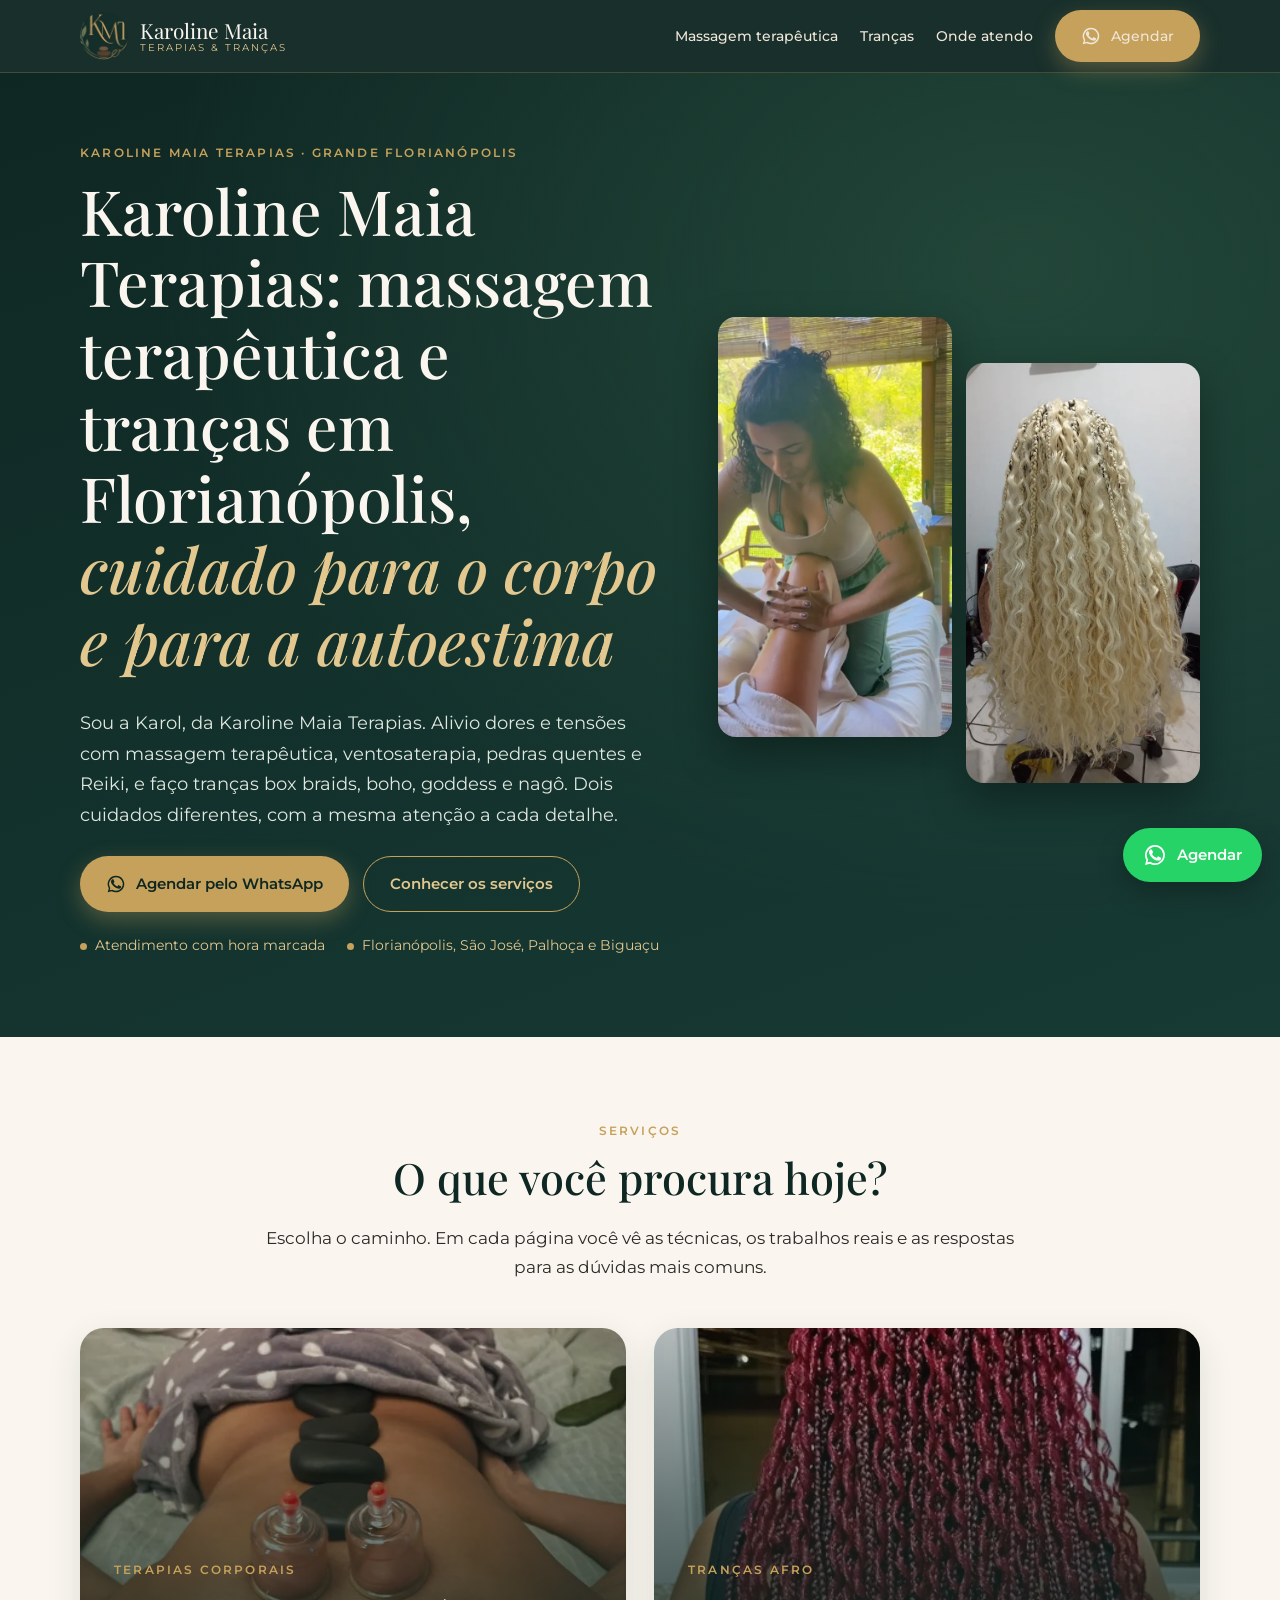
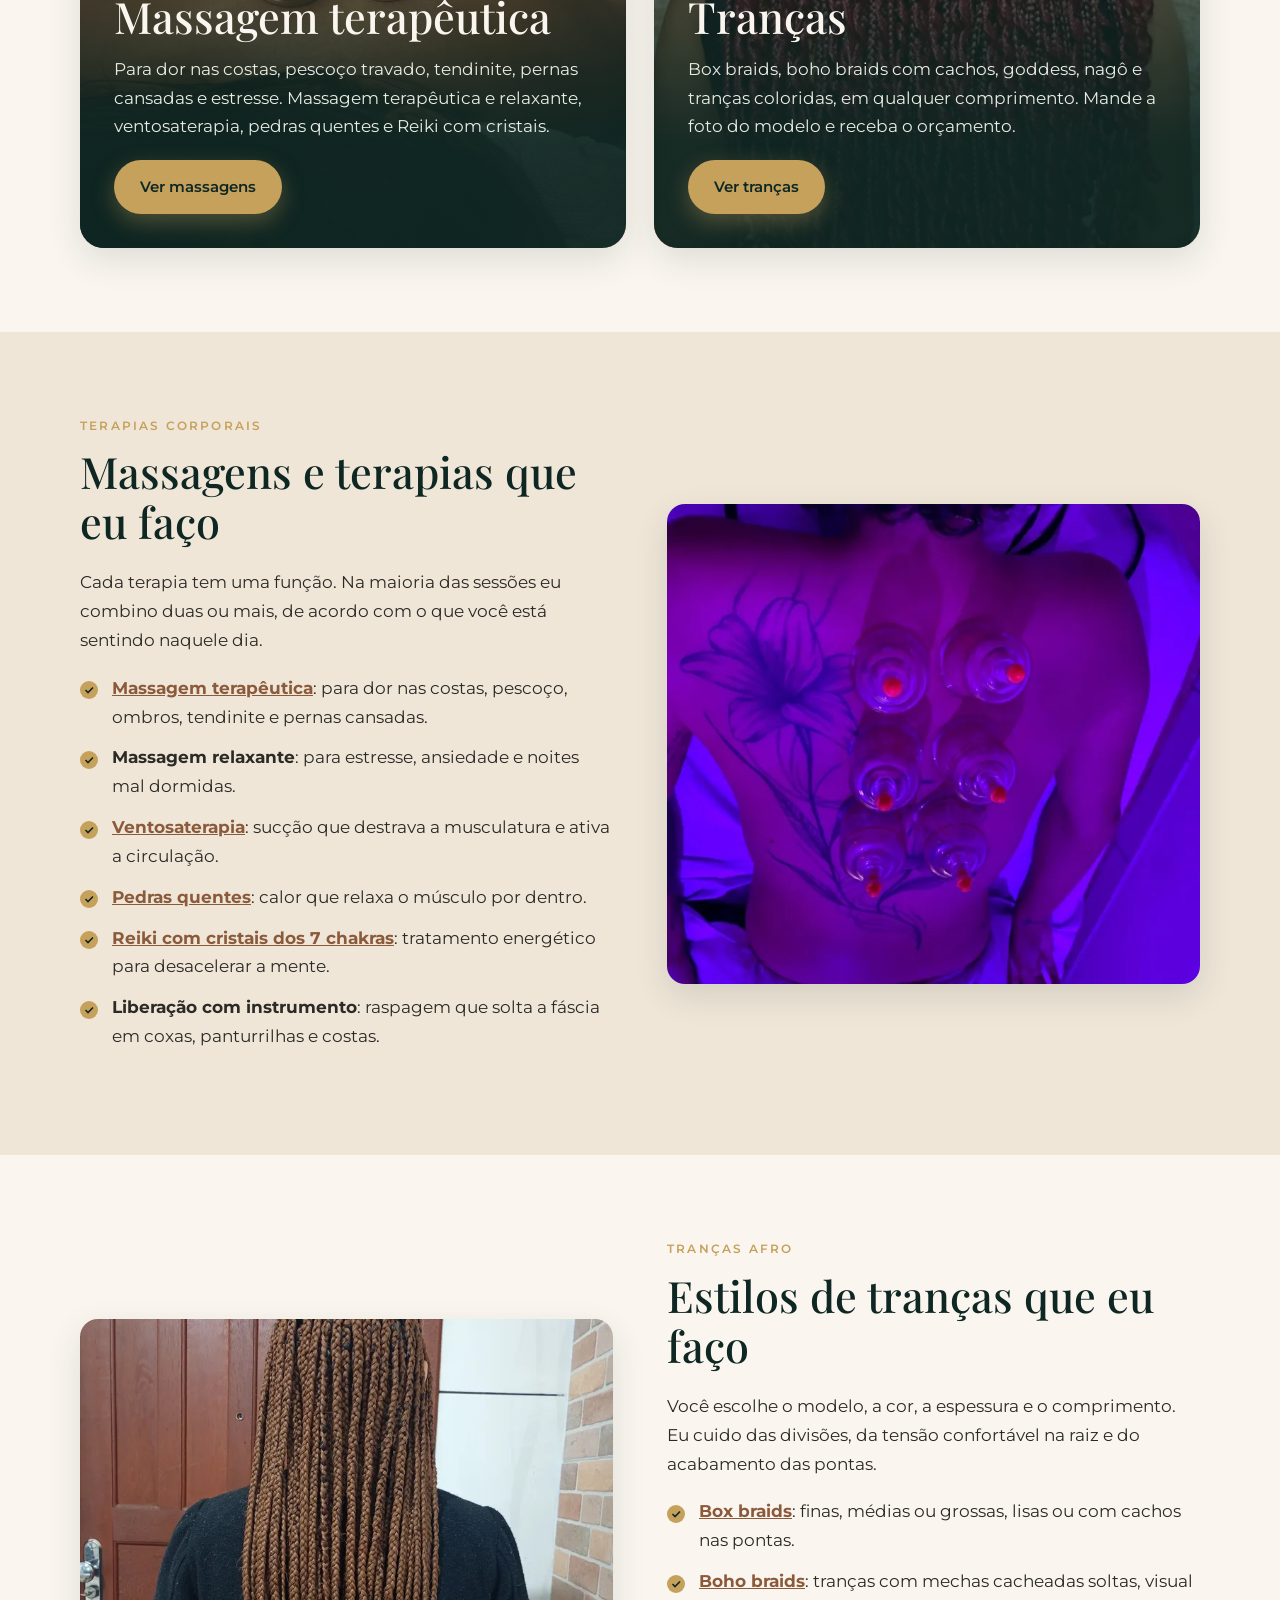
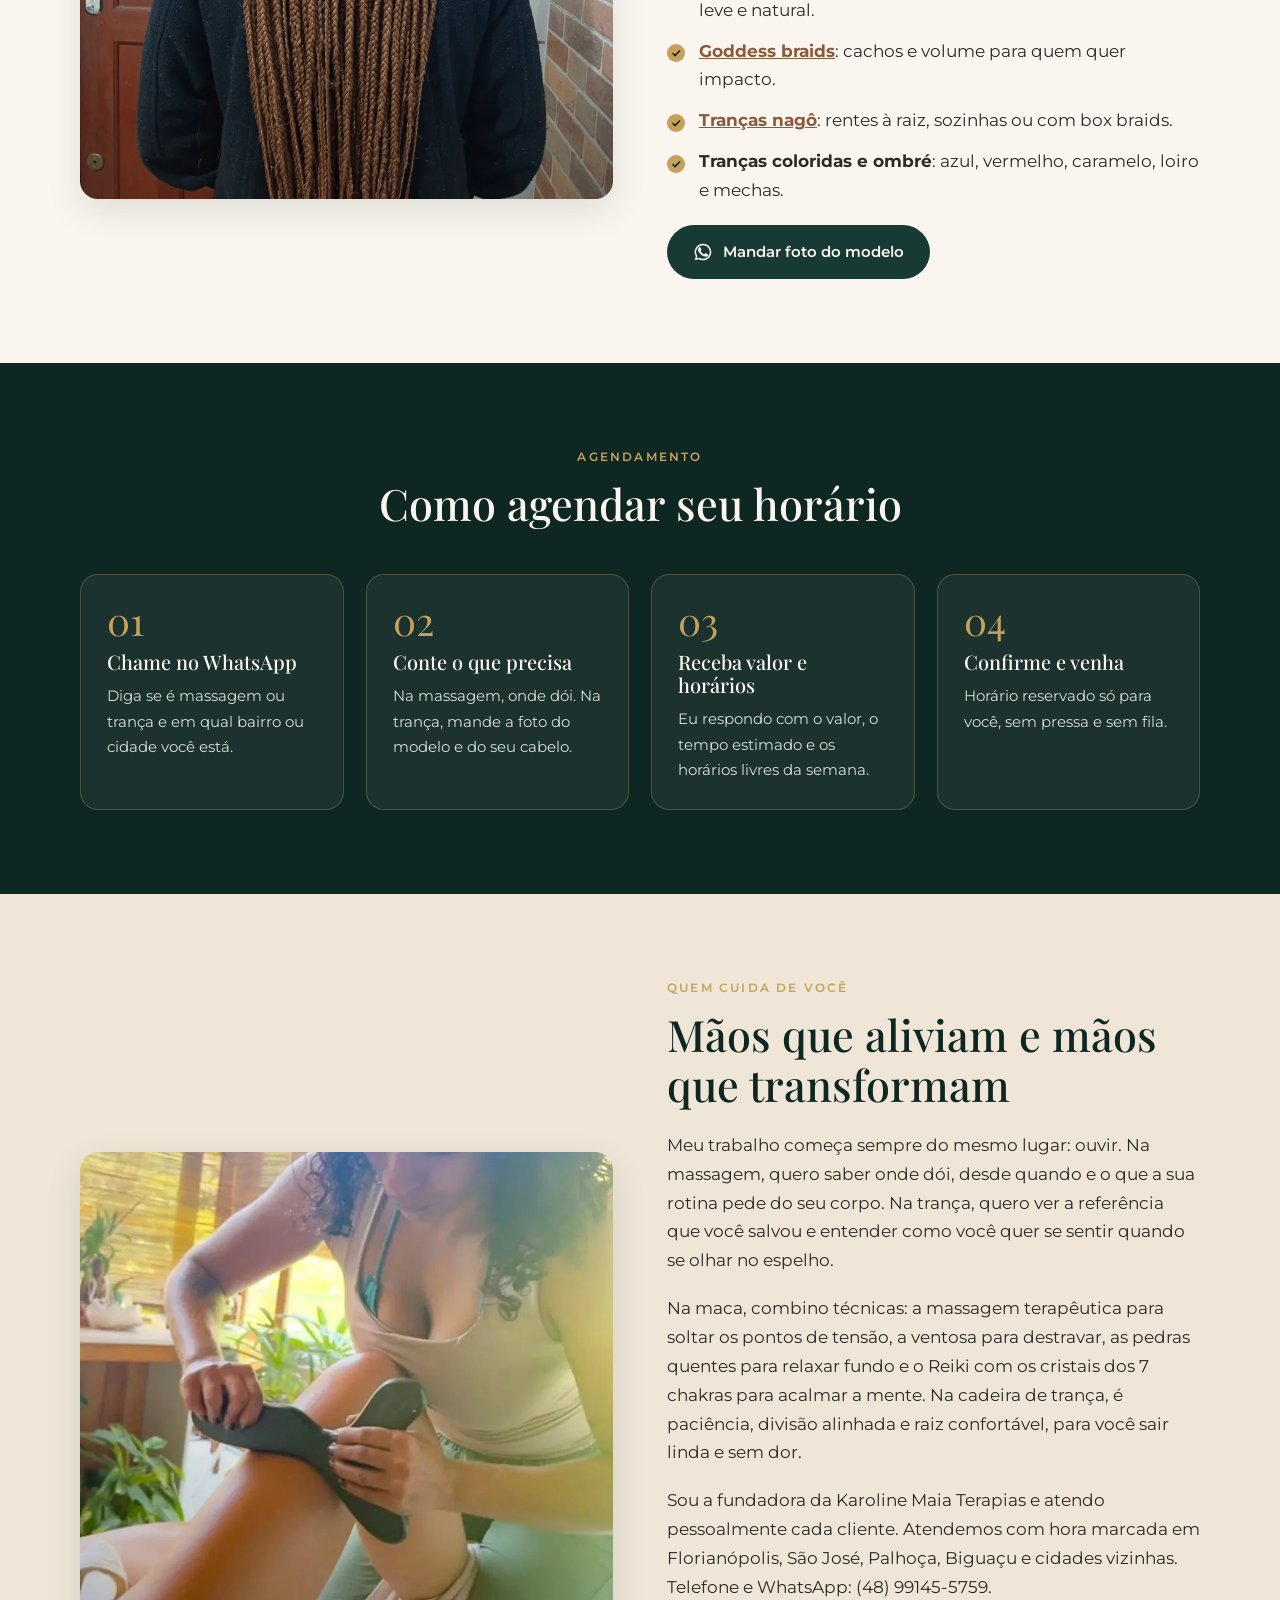
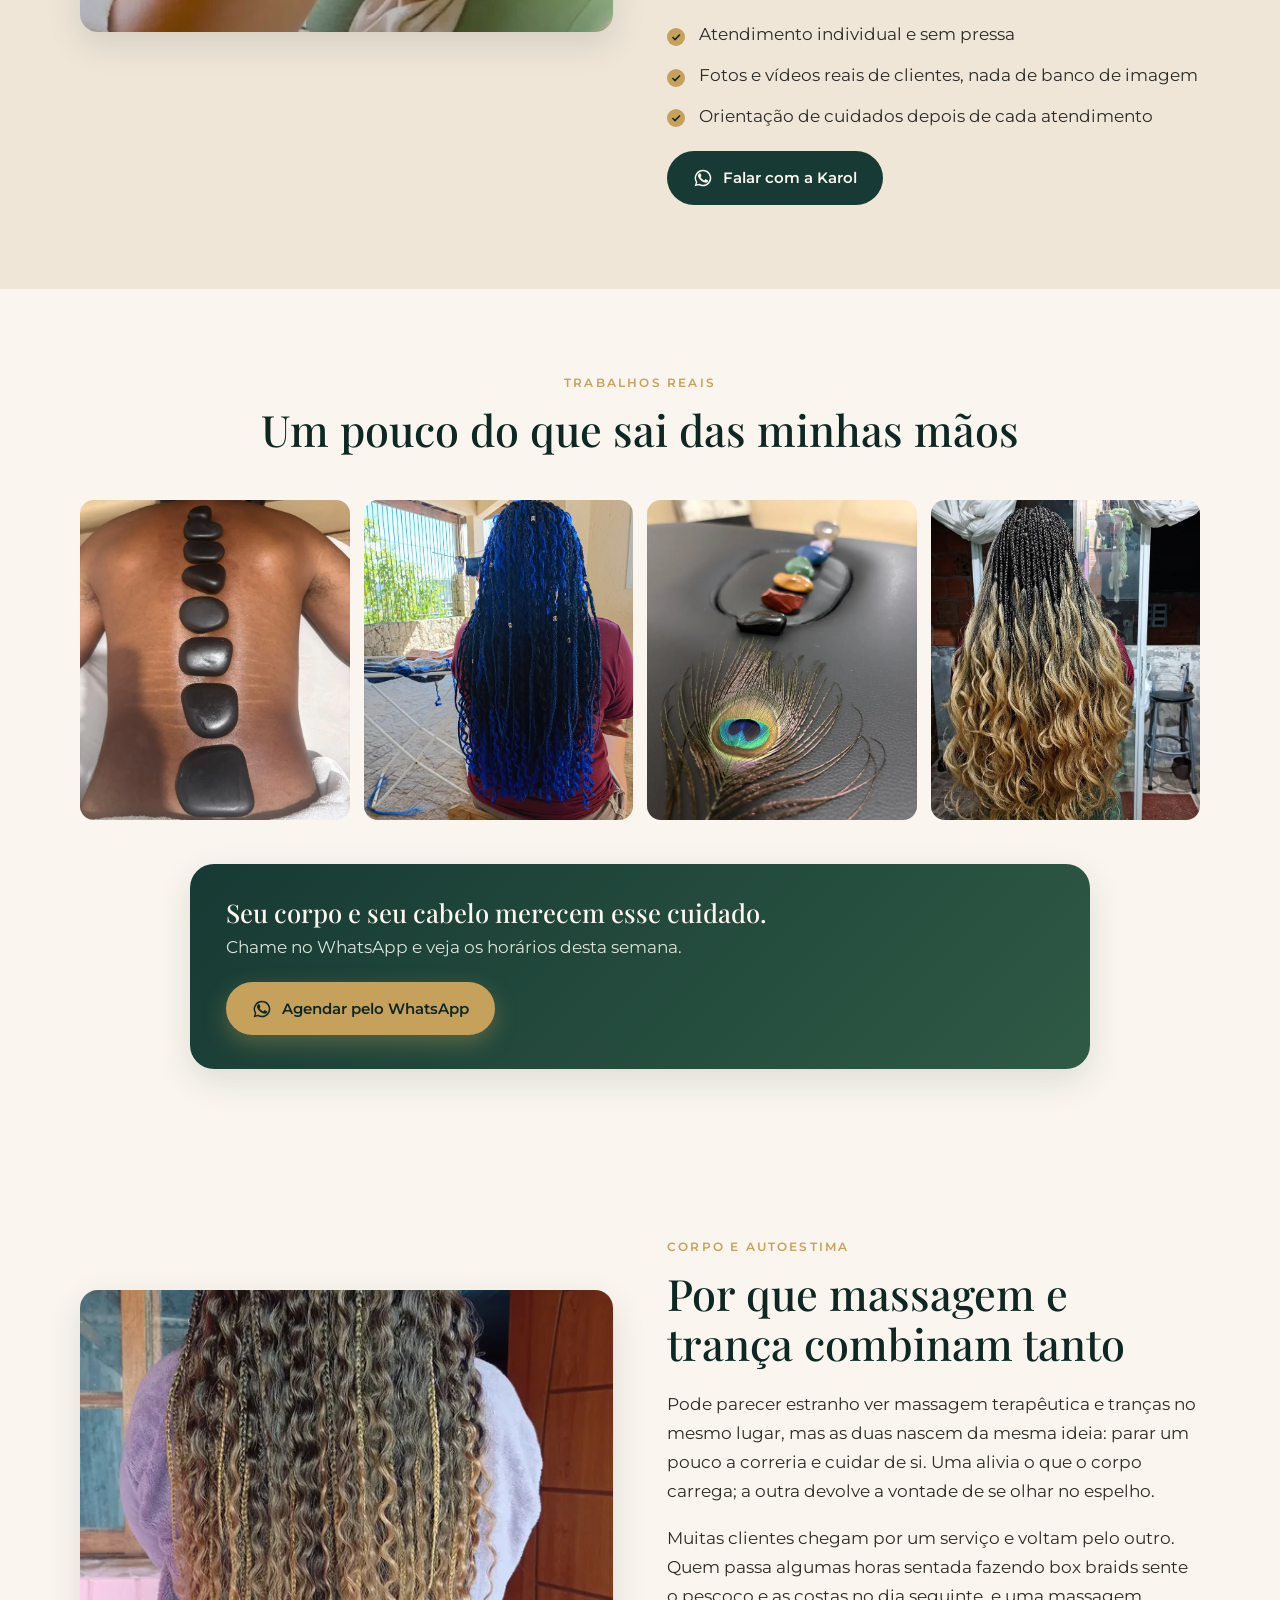
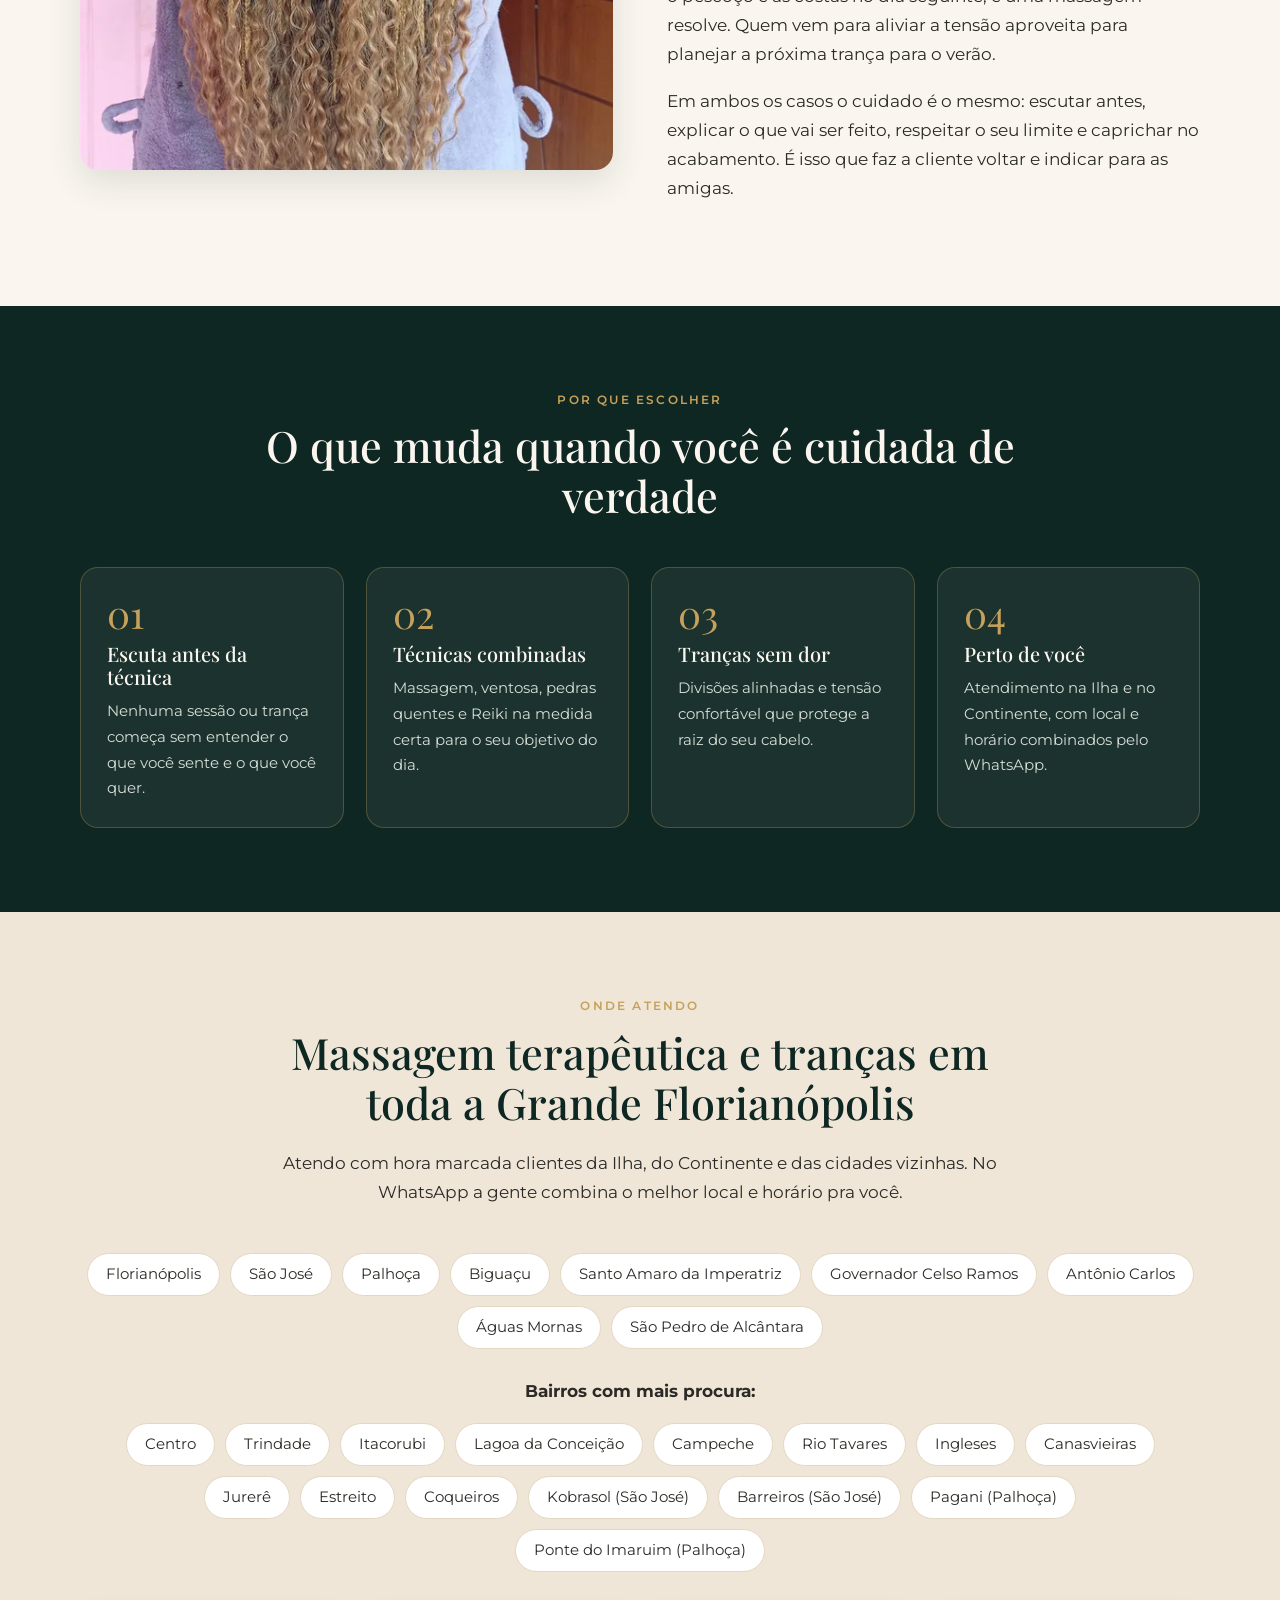
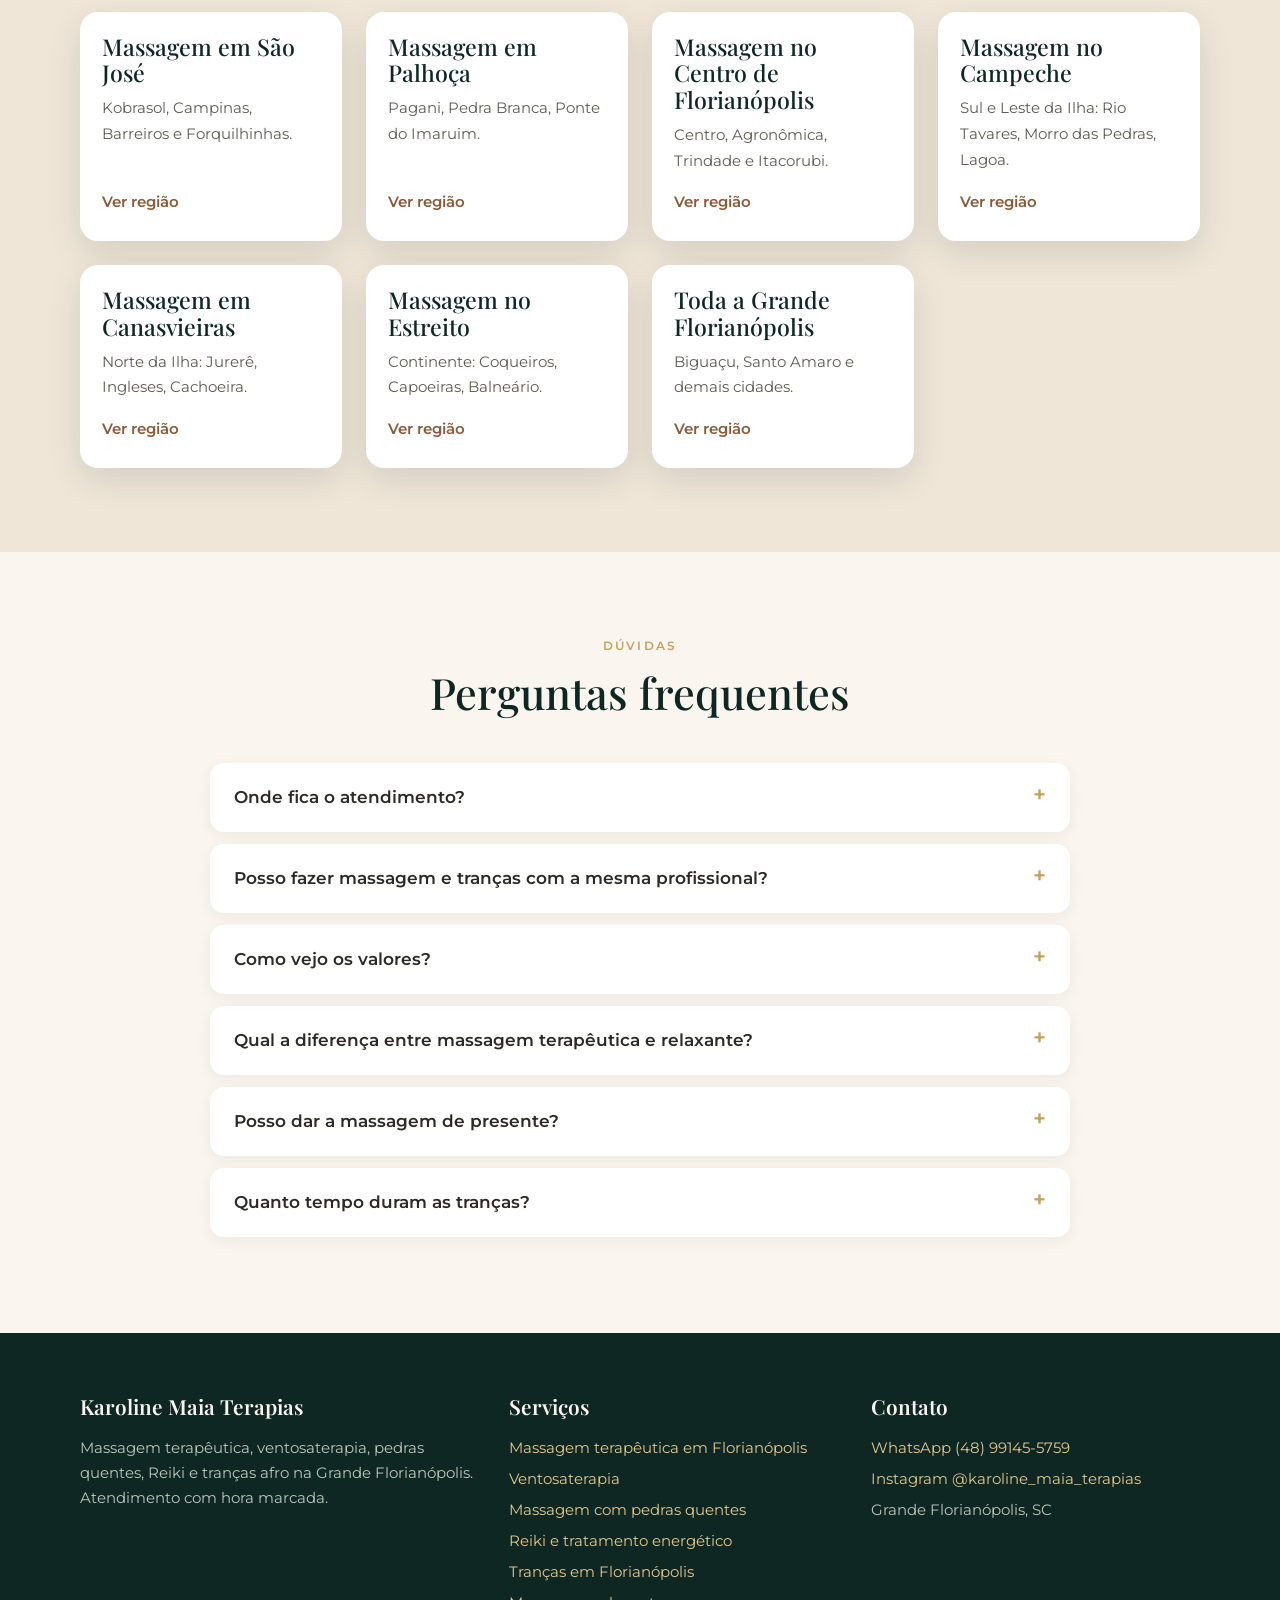
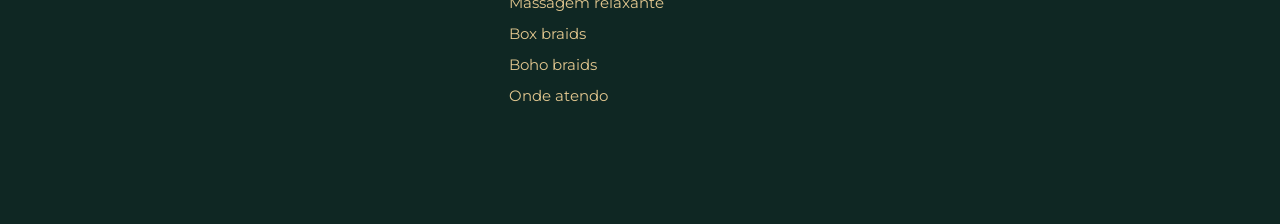
==== commit 4e877775: "SEO onda 1: 6 páginas de região, 3 técnicas, 2 estilos de trança e hub regional" ====
--- a/index.html
+++ b/index.html
@@ -24,7 +24,7 @@
   <nav class="menu" aria-label="Principal">
     <a href="massagem-terapeutica-florianopolis/">Massagem terapêutica</a>
     <a href="trancas-florianopolis/">Tranças</a>
-    <a href="#areas">Onde atendo</a>
+    <a href="atendimento-grande-florianopolis/">Onde atendo</a>
     <a class="btn btn-ouro" href="https://wa.me/5548991455759?text=Ol%C3%A1%20Karol%21%20Vim%20pelo%20site%20e%20quero%20agendar%20um%20hor%C3%A1rio." target="_blank" rel="noopener" data-evt="whatsapp_click" data-local="header"><svg viewBox="0 0 24 24" fill="currentColor" aria-hidden="true"><path d="M17.5 14.4c-.3-.1-1.8-.9-2-1-.3-.1-.5-.1-.7.1-.2.3-.8 1-.9 1.2-.2.2-.3.2-.6.1-.3-.1-1.3-.5-2.4-1.5-.9-.8-1.5-1.8-1.7-2.1-.2-.3 0-.5.1-.6l.4-.5c.2-.2.2-.3.3-.5.1-.2 0-.4 0-.5l-.9-2.2c-.2-.6-.5-.5-.7-.5h-.6c-.2 0-.5.1-.8.4-.3.3-1 1-1 2.5s1.1 2.9 1.2 3.1c.1.2 2.1 3.2 5.1 4.5.7.3 1.3.5 1.7.6.7.2 1.4.2 1.9.1.6-.1 1.8-.7 2-1.4.2-.7.2-1.3.2-1.4-.1-.1-.3-.2-.6-.3zM12 2a10 10 0 0 0-8.6 15.1L2 22l5-1.3A10 10 0 1 0 12 2zm0 18.2c-1.5 0-3-.4-4.3-1.2l-.3-.2-3 .8.8-2.9-.2-.3A8.2 8.2 0 1 1 12 20.2z"/></svg>Agendar</a>
   </nav>
 </div></header>
@@ -154,6 +154,7 @@
   <ul class="areas"><li>Florianópolis</li><li>São José</li><li>Palhoça</li><li>Biguaçu</li><li>Santo Amaro da Imperatriz</li><li>Governador Celso Ramos</li><li>Antônio Carlos</li><li>Águas Mornas</li><li>São Pedro de Alcântara</li></ul>
   <p class="centro" style="margin:28px auto 14px"><strong>Bairros com mais procura:</strong></p>
   <ul class="areas"><li>Centro</li><li>Trindade</li><li>Itacorubi</li><li>Lagoa da Conceição</li><li>Campeche</li><li>Rio Tavares</li><li>Ingleses</li><li>Canasvieiras</li><li>Jurerê</li><li>Estreito</li><li>Coqueiros</li><li>Kobrasol (São José)</li><li>Barreiros (São José)</li><li>Pagani (Palhoça)</li><li>Ponte do Imaruim (Palhoça)</li></ul>
+  <div class="cards" style="margin-top:40px"><a class="card" href="massagem-sao-jose-sc/" data-evt="cta_click" data-local="areas"><div class="corpo"><h3>Massagem em São José</h3><p>Kobrasol, Campinas, Barreiros e Forquilhinhas.</p><span class="mais">Ver região</span></div></a><a class="card" href="massagem-palhoca/" data-evt="cta_click" data-local="areas"><div class="corpo"><h3>Massagem em Palhoça</h3><p>Pagani, Pedra Branca, Ponte do Imaruim.</p><span class="mais">Ver região</span></div></a><a class="card" href="massagem-centro-florianopolis/" data-evt="cta_click" data-local="areas"><div class="corpo"><h3>Massagem no Centro de Florianópolis</h3><p>Centro, Agronômica, Trindade e Itacorubi.</p><span class="mais">Ver região</span></div></a><a class="card" href="massagem-campeche/" data-evt="cta_click" data-local="areas"><div class="corpo"><h3>Massagem no Campeche</h3><p>Sul e Leste da Ilha: Rio Tavares, Morro das Pedras, Lagoa.</p><span class="mais">Ver região</span></div></a><a class="card" href="massagem-canasvieiras/" data-evt="cta_click" data-local="areas"><div class="corpo"><h3>Massagem em Canasvieiras</h3><p>Norte da Ilha: Jurerê, Ingleses, Cachoeira.</p><span class="mais">Ver região</span></div></a><a class="card" href="massagem-estreito/" data-evt="cta_click" data-local="areas"><div class="corpo"><h3>Massagem no Estreito</h3><p>Continente: Coqueiros, Capoeiras, Balneário.</p><span class="mais">Ver região</span></div></a><a class="card" href="atendimento-grande-florianopolis/" data-evt="cta_click" data-local="areas"><div class="corpo"><h3>Toda a Grande Florianópolis</h3><p>Biguaçu, Santo Amaro e demais cidades.</p><span class="mais">Ver região</span></div></a></div>
 </div></section>
 
 <section><div class="wrap">
@@ -166,11 +167,14 @@
   <div><h4>Karoline Maia Terapias</h4><p>Massagem terapêutica, ventosaterapia, pedras quentes, Reiki e tranças afro na Grande Florianópolis. Atendimento com hora marcada.</p></div>
   <div><h4>Serviços</h4><ul>
     <li><a href="massagem-terapeutica-florianopolis/">Massagem terapêutica em Florianópolis</a></li>
-    <li><a href="massagem-terapeutica-florianopolis/#ventosaterapia">Ventosaterapia</a></li>
-    <li><a href="massagem-terapeutica-florianopolis/#pedras-quentes">Massagem com pedras quentes</a></li>
-    <li><a href="massagem-terapeutica-florianopolis/#reiki">Reiki e tratamento energético</a></li>
+    <li><a href="ventosaterapia-florianopolis/">Ventosaterapia</a></li>
+    <li><a href="massagem-relaxante-florianopolis/">Massagem com pedras quentes</a></li>
+    <li><a href="reiki-florianopolis/">Reiki e tratamento energético</a></li>
     <li><a href="trancas-florianopolis/">Tranças em Florianópolis</a></li>
-    <li><a href="trancas-florianopolis/#box-braids">Box braids</a></li>
+    <li><a href="massagem-relaxante-florianopolis/">Massagem relaxante</a></li>
+    <li><a href="box-braids-florianopolis/">Box braids</a></li>
+    <li><a href="boho-braids-florianopolis/">Boho braids</a></li>
+    <li><a href="atendimento-grande-florianopolis/">Onde atendo</a></li>
   </ul></div>
   <div><h4>Contato</h4><ul>
     <li><a href="https://wa.me/5548991455759?text=Ol%C3%A1%20Karol%21%20Vim%20pelo%20site." target="_blank" rel="noopener" data-evt="whatsapp_click" data-local="footer">WhatsApp (48) 99145-5759</a></li>
